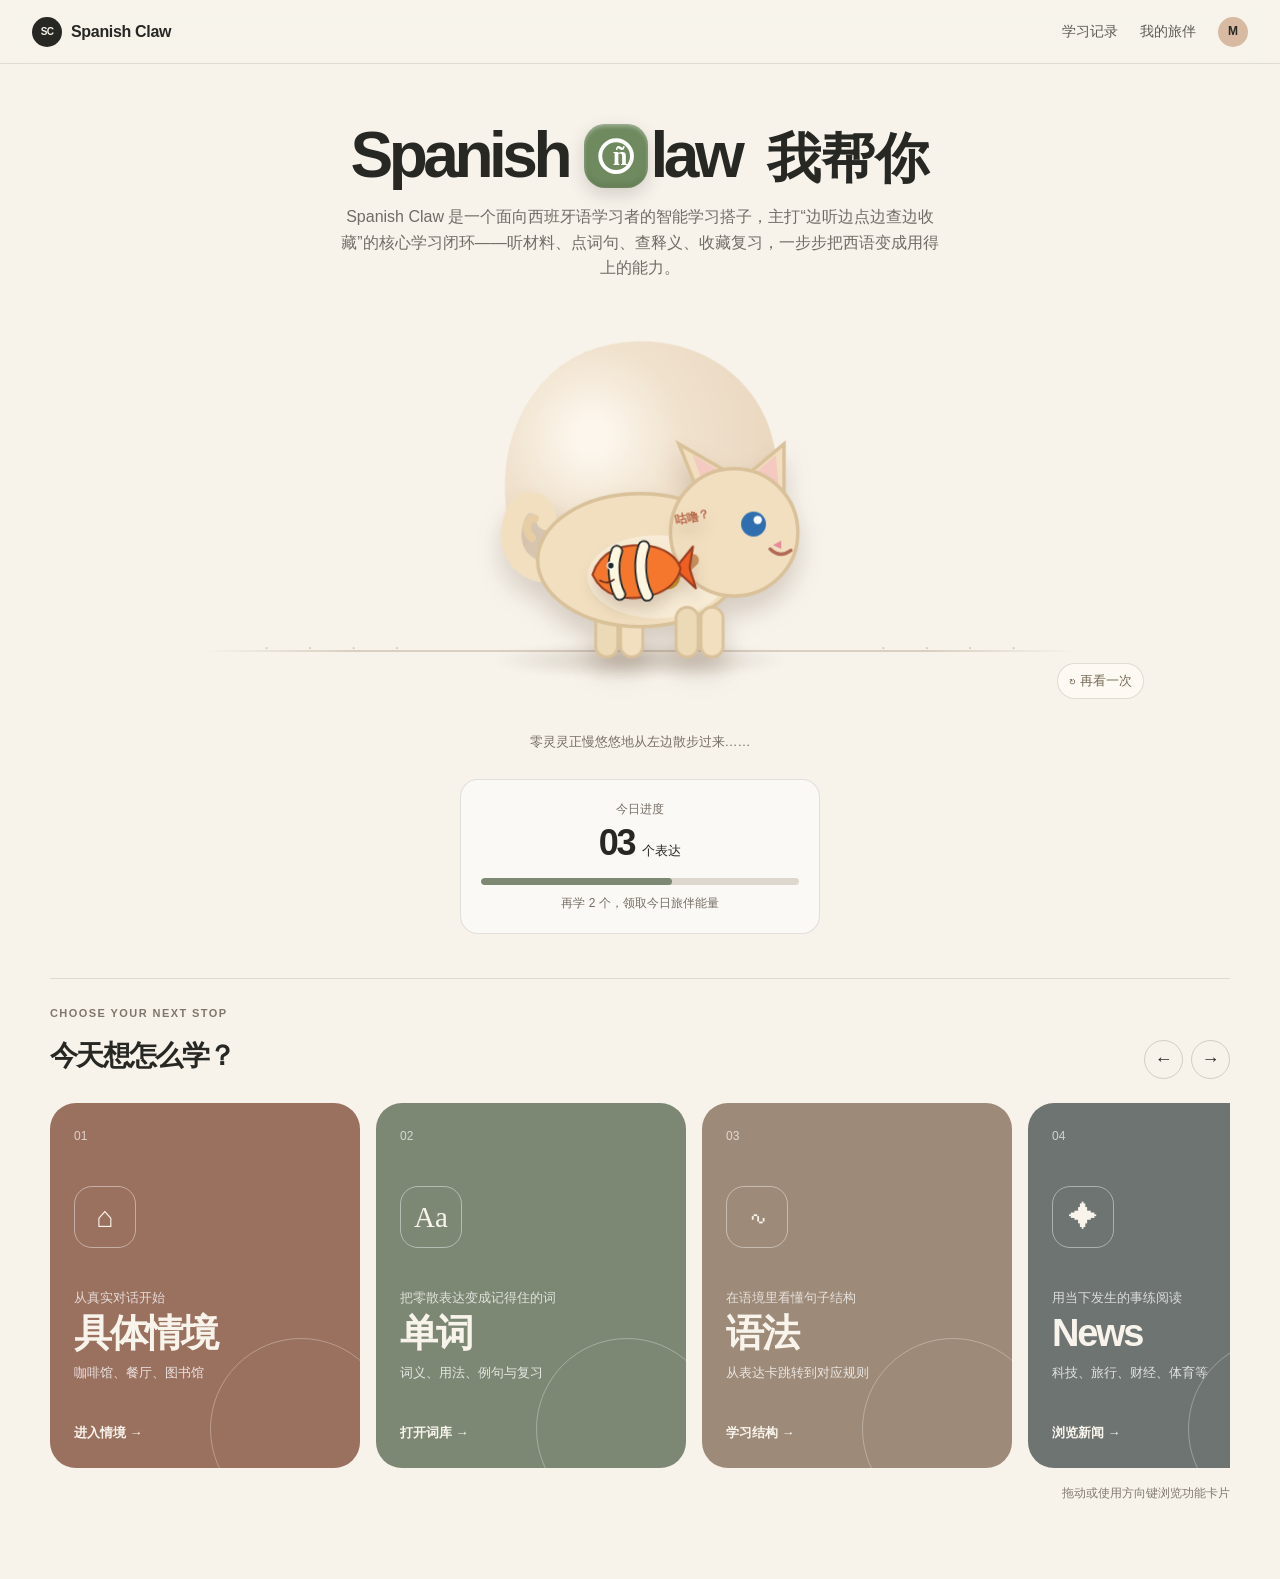
==== preview/standalone-home.html @ c562fd24 "Replace static PNG mascot with a 2D SVG animated cat (walk cycle, tail sway, blink, sly reaction, ho" ====
<!doctype html>
<html lang="zh-CN">
  <head>
    <meta charset="utf-8"><meta name="viewport" content="width=device-width, initial-scale=1">
    <title>Spanish Claw · 场景化西语学习</title>
    <style>
:root {
  --bg: #f6f4ef;
  --surface: #ffffff;
  --surface-soft: #f1eee7;
  --text: #1f2933;
  --muted: #667085;
  --line: #ded8ce;
  --primary: #0f766e;
  --primary-dark: #115e59;
  --accent: #b42318;
  --focus: #f59e0b;
  --shadow: 0 18px 60px rgba(31, 41, 51, 0.12);
}

* {
  box-sizing: border-box;
}

body {
  margin: 0;
  background: var(--bg);
  color: var(--text);
  font-family: Inter, "Segoe UI", Arial, sans-serif;
  line-height: 1.6;
}

a {
  color: inherit;
}

.site-header {
  position: sticky;
  top: 0;
  z-index: 10;
  display: flex;
  align-items: center;
  justify-content: space-between;
  min-height: 64px;
  padding: 0 32px;
  border-bottom: 1px solid var(--line);
  background: rgba(246, 244, 239, 0.92);
  backdrop-filter: blur(12px);
}

.brand {
  font-weight: 800;
  text-decoration: none;
}

.site-nav {
  display: flex;
  gap: 18px;
  align-items: center;
}

.site-nav a {
  color: var(--muted);
  font-size: 14px;
  text-decoration: none;
}

.site-nav a[aria-current="page"],
.site-nav a:hover {
  color: var(--primary-dark);
}

.home-shell,
.saved-shell,
.about-shell {
  width: min(1120px, calc(100% - 40px));
  margin: 0 auto;
}

.hero {
  display: grid;
  align-content: center;
  min-height: 520px;
  padding: 72px 0;
}

.product-hero {
  grid-template-columns: minmax(0, 1fr) 340px;
  gap: 40px;
  align-items: center;
}

.hero-panel {
  border: 1px solid var(--line);
  border-radius: 8px;
  background: var(--surface);
  padding: 24px;
  box-shadow: var(--shadow);
}

.flow-list {
  display: grid;
  gap: 12px;
  margin: 0;
  padding-left: 20px;
  color: var(--muted);
}

.eyebrow,
.section-kicker,
.tag {
  margin: 0 0 10px;
  color: var(--primary-dark);
  font-size: 13px;
  font-weight: 800;
  letter-spacing: 0;
  text-transform: uppercase;
}

.hero h1,
.saved-header h1,
.lesson-meta h1 {
  max-width: 760px;
  margin: 0;
  font-size: clamp(40px, 7vw, 78px);
  line-height: 1.02;
  letter-spacing: 0;
}

.hero-copy,
.lesson-meta p,
.saved-header p,
.lesson-card p {
  max-width: 720px;
  color: var(--muted);
}

.hero-actions {
  display: flex;
  flex-wrap: wrap;
  gap: 12px;
  margin-top: 26px;
}

.primary-button,
.secondary-button,
.save-button,
.filter-button,
.danger-button {
  display: inline-flex;
  align-items: center;
  justify-content: center;
  min-height: 42px;
  padding: 0 18px;
  border: 1px solid transparent;
  border-radius: 8px;
  font: inherit;
  font-weight: 700;
  text-decoration: none;
  cursor: pointer;
}

.primary-button,
.save-button {
  background: var(--primary);
  color: #fff;
}

.primary-button:hover,
.save-button:hover {
  background: var(--primary-dark);
}

.secondary-button,
.filter-button {
  border-color: var(--line);
  background: var(--surface);
}

.filter-button.active {
  border-color: var(--primary);
  color: var(--primary-dark);
}

.danger-button {
  border-color: #f0b4ae;
  background: #fff8f7;
  color: var(--accent);
}

.disabled {
  opacity: 0.6;
  pointer-events: none;
}

.lesson-list {
  padding-bottom: 64px;
}

.content-section {
  padding: 56px 0;
  border-top: 1px solid var(--line);
}

.section-heading {
  margin-bottom: 20px;
}

.section-heading h2 {
  margin: 0 0 8px;
  font-size: 32px;
  line-height: 1.2;
}

.section-heading p {
  max-width: 760px;
  margin: 0;
  color: var(--muted);
}

.lesson-cards {
  display: grid;
  grid-template-columns: repeat(auto-fit, minmax(260px, 1fr));
  gap: 18px;
}

.path-grid {
  display: grid;
  grid-template-columns: repeat(3, 1fr);
  gap: 18px;
  margin-bottom: 48px;
}

.path-card,
.scene-card,
.grammar-card {
  border: 1px solid var(--line);
  border-radius: 8px;
  background: var(--surface);
  padding: 24px;
  box-shadow: var(--shadow);
}

.path-card {
  display: grid;
  gap: 8px;
  min-height: 190px;
  color: inherit;
  text-decoration: none;
}

.path-card span {
  color: var(--primary-dark);
  font-size: 13px;
  font-weight: 900;
  text-transform: uppercase;
}

.path-card strong {
  font-size: 24px;
  line-height: 1.2;
}

.path-card p,
.scene-card p,
.grammar-card p {
  margin: 0;
  color: var(--muted);
}

.scene-grid,
.grammar-grid {
  display: grid;
  grid-template-columns: repeat(3, 1fr);
  gap: 18px;
}

.scene-card {
  display: grid;
  align-content: space-between;
  min-height: 230px;
}

.scene-card h3,
.grammar-card h3 {
  margin: 0 0 8px;
}

.home-shell .content-section[aria-labelledby="grammar-title"] {
  position: relative;
  margin: 34px 0 72px;
  padding: 42px;
  overflow: hidden;
  border: 1px solid rgba(15, 118, 110, 0.14);
  border-radius: 8px;
  background:
    linear-gradient(135deg, rgba(15, 118, 110, 0.09), rgba(245, 158, 11, 0.08)),
    rgba(255, 255, 255, 0.58);
  box-shadow: 0 24px 70px rgba(31, 41, 51, 0.08);
}

.home-shell .content-section[aria-labelledby="grammar-title"]::before {
  position: absolute;
  inset: 0 auto 0 0;
  width: 6px;
  background: linear-gradient(180deg, var(--primary), rgba(15, 118, 110, 0.22));
  content: "";
}

.home-shell .content-section[aria-labelledby="grammar-title"] .section-heading {
  position: relative;
  margin-bottom: 28px;
}

.home-shell .content-section[aria-labelledby="grammar-title"] .section-heading h1 {
  margin: 0 0 10px;
  font-size: clamp(40px, 5.6vw, 68px);
  line-height: 1.04;
}

.home-shell .content-section[aria-labelledby="grammar-title"] .grammar-grid {
  position: relative;
  grid-template-columns: repeat(auto-fit, minmax(230px, 1fr));
  gap: 16px;
}

.home-shell .content-section[aria-labelledby="grammar-title"] .grammar-card {
  display: flex;
  flex-direction: column;
  gap: 10px;
  min-height: 250px;
  border-color: rgba(15, 118, 110, 0.16);
  border-radius: 8px;
  background:
    linear-gradient(180deg, rgba(255, 255, 255, 0.96), rgba(250, 249, 246, 0.9)),
    var(--surface);
  box-shadow: 0 16px 42px rgba(31, 41, 51, 0.08);
}

.home-shell .content-section[aria-labelledby="grammar-title"] .grammar-card:hover {
  border-color: rgba(15, 118, 110, 0.28);
  box-shadow: 0 20px 48px rgba(31, 41, 51, 0.11);
}

.home-shell .content-section[aria-labelledby="grammar-title"] .grammar-card .tag {
  width: fit-content;
  margin-bottom: 4px;
  padding: 4px 10px;
  border: 1px solid rgba(15, 118, 110, 0.16);
  border-radius: 999px;
  background: rgba(15, 118, 110, 0.08);
  color: var(--primary-dark);
  font-size: 12px;
}

.home-shell .content-section[aria-labelledby="grammar-title"] .grammar-card h2 {
  margin: 0;
  color: var(--text);
  font-size: 24px;
  line-height: 1.15;
}

.home-shell .content-section[aria-labelledby="grammar-title"] .grammar-card h3 {
  margin: -4px 0 0;
  color: var(--primary-dark);
  font-size: 17px;
  font-weight: 800;
}

.home-shell .content-section[aria-labelledby="grammar-title"] .grammar-card p:not(.tag) {
  color: var(--muted);
  line-height: 1.7;
}

.home-shell .content-section[aria-labelledby="grammar-title"] .grammar-card p strong {
  color: var(--primary-dark);
}

.home-shell .content-section[aria-labelledby="grammar-title"] .grammar-card .text-link {
  display: inline-flex;
  align-items: center;
  width: fit-content;
  margin-top: auto;
  padding: 8px 12px;
  border-radius: 8px;
  background: rgba(15, 118, 110, 0.08);
}

.muted-card {
  background: var(--surface-soft);
  box-shadow: none;
}

.lesson-card,
.saved-item,
.insight-card {
  border: 1px solid var(--line);
  border-radius: 8px;
  background: var(--surface);
  box-shadow: var(--shadow);
}

.lesson-card {
  display: flex;
  flex-direction: column;
  justify-content: space-between;
  min-height: 220px;
  padding: 24px;
}

.text-link {
  color: var(--primary-dark);
  font-weight: 800;
  text-decoration: none;
}

.text-link:hover {
  text-decoration: underline;
}

.lesson-shell,
.pronunciation-shell {
  display: grid;
  grid-template-columns: minmax(0, 70fr) minmax(320px, 30fr);
  gap: 24px;
  width: min(1280px, calc(100% - 40px));
  margin: 32px auto;
}

.lesson-main,
.practice-column {
  min-width: 0;
}

.lesson-meta,
.lesson-hero-card,
.transcript,
.saved-header,
.saved-toolbar,
.audio-control-card,
.practice-card,
.feedback-card {
  border: 1px solid var(--line);
  border-radius: 8px;
  background: var(--surface);
  padding: 24px;
}

.lesson-hero-card {
  display: grid;
  gap: 18px;
}

.lesson-hero-card h1 {
  max-width: 820px;
  margin: 0;
  font-size: clamp(36px, 5vw, 58px);
  line-height: 1.04;
}

.lesson-hero-card > p {
  max-width: 820px;
  margin: 0;
  color: var(--muted);
}

.lesson-meta-grid {
  display: grid;
  grid-template-columns: 1fr 1fr;
  gap: 18px;
}

.compact-list {
  display: grid;
  gap: 8px;
  margin: 0;
  padding-left: 18px;
  color: var(--muted);
}

.lesson-meta h1,
.saved-header h1 {
  font-size: 44px;
}

.audio-player {
  width: 100%;
  margin: 18px 0;
}

.audio-control-card {
  display: grid;
  grid-template-columns: minmax(0, 1fr) minmax(260px, 360px);
  gap: 18px;
  align-items: end;
  margin-top: 18px;
}

.audio-control-card h2 {
  margin: 0 0 6px;
  font-size: 24px;
  line-height: 1.2;
}

.audio-control-card p {
  margin: 0;
  color: var(--muted);
}

.audio-controls {
  display: flex;
  flex-wrap: wrap;
  gap: 10px;
  align-items: end;
}

.compact-controls {
  min-width: 260px;
  justify-content: flex-end;
}

.select-label {
  flex-basis: 100%;
  color: var(--muted);
  font-size: 13px;
  font-weight: 800;
}

.voice-select {
  min-height: 42px;
  min-width: 220px;
  max-width: 100%;
  padding: 0 12px;
  border: 1px solid var(--line);
  border-radius: 8px;
  background: var(--surface);
  color: var(--text);
  font: inherit;
}

.audio-notice {
  margin: -8px 0 18px;
  color: var(--muted);
  font-size: 14px;
}

.transcript {
  padding: 28px;
}

.scene-transcript {
  display: grid;
  gap: 16px;
  margin-top: 18px;
}

.transcript-guide {
  margin-bottom: 14px;
  padding-bottom: 14px;
  border-bottom: 1px solid var(--line);
}

.transcript-guide p {
  margin: 0;
  color: var(--muted);
}

.sentence-block {
  position: relative;
  padding: 8px 0 16px;
  border-bottom: 1px solid rgba(222, 216, 206, 0.7);
}

.scene-line {
  border: 1px solid var(--line);
  border-radius: 8px;
  background: #fff;
  padding: 16px;
}

.scene-line.narration {
  background: var(--surface-soft);
}

.line-meta {
  display: flex;
  flex-wrap: wrap;
  gap: 10px;
  align-items: center;
  margin-bottom: 8px;
}

.line-type {
  padding: 3px 8px;
  border-radius: 999px;
  background: rgba(15, 118, 110, 0.12);
  color: var(--primary-dark);
  font-size: 12px;
  font-weight: 900;
  text-transform: uppercase;
}

.speaker-label {
  color: var(--text);
}

.line-spanish {
  font-size: 20px;
}

.sentence-block:last-child {
  border-bottom: 0;
}

.sentence-play-button {
  float: right;
  margin: 8px 0 8px 12px;
  min-height: 32px;
  padding: 0 10px;
  border: 1px solid var(--line);
  border-radius: 8px;
  background: var(--surface-soft);
  color: var(--primary-dark);
  font: inherit;
  font-size: 13px;
  font-weight: 800;
  cursor: pointer;
}

.sentence-play-button:hover {
  border-color: var(--primary);
}

.sentence {
  margin: 0;
  padding: 14px;
  border-radius: 8px;
  cursor: pointer;
}

.sentence:hover,
.sentence.selected {
  background: var(--surface-soft);
}

.translation-line {
  margin: 0 0 16px;
  padding: 0 14px;
  color: var(--muted);
  font-size: 14px;
}

.token {
  display: inline;
  margin-right: 5px;
  font: inherit;
}

.token-clickable {
  padding: 2px 4px;
  border: 0;
  border-bottom: 2px solid rgba(15, 118, 110, 0.25);
  border-radius: 4px;
  background: transparent;
  color: var(--primary-dark);
  cursor: pointer;
}

.token-clickable:hover,
.token-clickable.selected {
  background: rgba(15, 118, 110, 0.12);
  border-bottom-color: var(--primary);
}

.insight-panel {
  position: sticky;
  top: 88px;
  align-self: start;
}

.insight-card {
  padding: 24px;
}

.ask-claw-panel {
  display: grid;
  gap: 12px;
  margin-top: 16px;
  padding: 20px;
  border: 1px solid rgba(15, 118, 110, 0.14);
  border-radius: 8px;
  background:
    linear-gradient(180deg, rgba(255, 255, 255, 0.96), rgba(241, 238, 231, 0.74)),
    var(--surface);
  box-shadow: 0 14px 36px rgba(31, 41, 51, 0.08);
}

.ask-claw-panel h2 {
  margin: 0;
  font-size: 21px;
  line-height: 1.2;
}

.ask-claw-controls {
  display: grid;
  grid-template-columns: 1fr;
  gap: 8px;
}

.ask-claw-provider,
.ask-claw-model,
.ask-claw-question {
  width: 100%;
  border: 1px solid var(--line);
  border-radius: 8px;
  background: var(--surface);
  color: var(--text);
  font: inherit;
}

.ask-claw-provider,
.ask-claw-model {
  min-height: 40px;
  padding: 0 12px;
}

.ask-claw-question {
  min-height: 116px;
  padding: 10px 12px;
  resize: vertical;
}

.ask-claw-send {
  width: fit-content;
}

.ask-claw-response {
  display: grid;
  gap: 10px;
  padding: 14px;
  border: 1px solid rgba(15, 118, 110, 0.12);
  border-radius: 8px;
  background: rgba(255, 255, 255, 0.74);
}

.ask-claw-response p {
  margin: 0;
  color: var(--muted);
  white-space: pre-wrap;
}

.ask-claw-meta {
  display: flex;
  flex-wrap: wrap;
  gap: 6px;
}

.ask-claw-meta span {
  padding: 4px 8px;
  border-radius: 999px;
  background: rgba(15, 118, 110, 0.08);
  color: var(--primary-dark);
  font-size: 12px;
  font-weight: 800;
}

.ask-claw-fallback-card {
  display: grid;
  gap: 6px;
  padding: 10px 12px;
  border: 1px solid rgba(245, 158, 11, 0.22);
  border-radius: 8px;
  background: rgba(245, 158, 11, 0.1);
}

.ask-claw-response .ask-claw-fallback-card p {
  color: #92400e;
  font-size: 13px;
  font-weight: 700;
}

.lesson-default-card h2 {
  margin: 0 0 8px;
}

.default-insight-section {
  margin-top: 22px;
  padding-top: 18px;
  border-top: 1px solid var(--line);
}

.default-insight-section h3 {
  margin: 0 0 10px;
  font-size: 15px;
}

.chip-list {
  display: flex;
  flex-wrap: wrap;
  gap: 8px;
}

.info-chip {
  padding: 5px 10px;
  border-radius: 999px;
  background: var(--surface-soft);
  color: var(--primary-dark);
  font-size: 13px;
  font-weight: 800;
}

.empty-state h2,
.empty-list h2 {
  margin-top: 0;
}

.card-heading {
  display: flex;
  gap: 12px;
  justify-content: space-between;
  align-items: flex-start;
  margin-bottom: 18px;
}

.card-heading h2 {
  margin: 0 0 6px;
  font-size: 28px;
  line-height: 1.2;
}

.card-heading p {
  margin: 0;
  color: var(--muted);
}

.pill {
  flex: 0 0 auto;
  padding: 4px 10px;
  border-radius: 999px;
  background: var(--surface-soft);
  color: var(--primary-dark);
  font-size: 12px;
  font-weight: 800;
}

.field-grid {
  display: grid;
  gap: 14px;
  margin: 0;
}

.field-grid div {
  padding-bottom: 14px;
  border-bottom: 1px solid var(--line);
}

.field-grid dt,
.word-relations h3 {
  margin: 0 0 4px;
  color: var(--muted);
  font-size: 13px;
  font-weight: 800;
}

.field-grid dd {
  margin: 0;
}

.word-relations {
  display: grid;
  grid-template-columns: 1fr 1fr;
  gap: 12px;
  margin: 18px 0;
}

.card-audio-button {
  margin-right: 10px;
  margin-bottom: 10px;
}

.word-relations ul {
  margin: 0;
  padding-left: 18px;
}

.muted {
  color: var(--muted);
}

.saved-header {
  margin: 34px 0 18px;
}

.saved-toolbar {
  display: flex;
  gap: 10px;
  margin-bottom: 18px;
}

.saved-list {
  display: grid;
  gap: 14px;
  padding-bottom: 60px;
}

.saved-item {
  display: flex;
  gap: 18px;
  justify-content: space-between;
  align-items: flex-start;
  padding: 20px;
}

.saved-item h2 {
  margin: 0 0 4px;
}

.saved-item p {
  margin: 0 0 8px;
}

.saved-actions {
  display: flex;
  flex-wrap: wrap;
  gap: 10px;
  justify-content: flex-end;
}

.empty-list {
  border: 1px solid var(--line);
  border-radius: 8px;
  background: var(--surface);
  padding: 28px;
}

.about-grid {
  display: grid;
  grid-template-columns: repeat(auto-fit, minmax(260px, 1fr));
  gap: 18px;
  padding-bottom: 64px;
}

.toast {
  position: fixed;
  right: 24px;
  bottom: 24px;
  z-index: 20;
  padding: 12px 16px;
  border-radius: 8px;
  background: var(--text);
  color: #fff;
  box-shadow: var(--shadow);
}

.practice-column,
.feedback-column {
  display: grid;
  align-content: start;
  gap: 18px;
}

.feedback-column {
  position: sticky;
  top: 88px;
  align-self: start;
}

.target-card {
  display: grid;
  gap: 18px;
}

.target-card h2,
.demo-card h2,
.feedback-card h2 {
  margin: 0 0 6px;
  font-size: 26px;
  line-height: 1.2;
}

.target-card p,
.demo-card p,
.feedback-card p {
  margin: 0;
  color: var(--muted);
}

.target-tabs {
  display: flex;
  flex-wrap: wrap;
  gap: 10px;
}

.target-chip {
  min-height: 38px;
  padding: 0 14px;
  border: 1px solid var(--line);
  border-radius: 999px;
  background: var(--surface-soft);
  color: var(--text);
  font: inherit;
  font-weight: 800;
  cursor: pointer;
}

.target-chip.active,
.target-chip:hover {
  border-color: var(--primary);
  color: var(--primary-dark);
}

.demo-card {
  display: flex;
  gap: 18px;
  align-items: flex-start;
  justify-content: space-between;
}

.camera-card {
  position: relative;
  min-height: 380px;
  overflow: hidden;
  border: 1px solid var(--line);
  border-radius: 8px;
  background:
    linear-gradient(135deg, rgba(15, 118, 110, 0.16), rgba(245, 158, 11, 0.14)),
    #202733;
  box-shadow: var(--shadow);
}

.camera-card video {
  display: block;
  width: 100%;
  height: 100%;
  min-height: 380px;
  object-fit: cover;
}

.camera-placeholder {
  position: absolute;
  inset: 0;
  display: grid;
  align-content: center;
  justify-items: center;
  padding: 28px;
  color: #fff;
  text-align: center;
}

.camera-placeholder h2 {
  margin: 0 0 8px;
  font-size: 34px;
}

.camera-placeholder p {
  max-width: 520px;
  margin: 0;
  color: rgba(255, 255, 255, 0.82);
}

.camera-placeholder .section-kicker {
  color: #9ee7dc;
}

.practice-actions {
  display: flex;
  flex-wrap: wrap;
  gap: 12px;
}

.score-card {
  background: var(--primary-dark);
  color: #fff;
}

.score-card .section-kicker,
.score-card p {
  color: rgba(255, 255, 255, 0.78);
}

.score-value {
  margin: 8px 0 6px;
  font-size: 72px;
  font-weight: 900;
  line-height: 1;
}

.practice-history {
  display: grid;
  gap: 10px;
}

.history-row {
  display: flex;
  justify-content: space-between;
  gap: 12px;
  padding: 10px 0;
  border-bottom: 1px solid var(--line);
}

.history-row:last-child {
  border-bottom: 0;
}

button:focus-visible,
a:focus-visible,
.sentence:focus-visible {
  outline: 3px solid var(--focus);
  outline-offset: 2px;
}

@media (max-width: 900px) {
  .site-header {
    padding: 0 20px;
  }

  .lesson-shell,
  .pronunciation-shell {
    grid-template-columns: 1fr;
  }

  .product-hero,
  .path-grid,
  .scene-grid,
  .grammar-grid,
  .lesson-meta-grid {
    grid-template-columns: 1fr;
  }

  .insight-panel,
  .feedback-column {
    position: static;
  }

  .hero h1,
  .lesson-meta h1,
  .saved-header h1 {
    font-size: 38px;
  }

  .audio-control-card {
    grid-template-columns: 1fr;
  }

  .compact-controls {
    justify-content: flex-start;
  }
}

/* Discovery homepage: warm, low-saturation module entry. */
:root { --warm-ink:#272724; --warm-paper:#f7f3eb; --warm-moss:#7e8974; }
.home-page, .module-page { background:var(--warm-paper); color:var(--warm-ink); }
.discovery-header { background:rgba(247,243,235,.84); border-color:rgba(53,49,41,.12); }
.brand { display:inline-flex; align-items:center; gap:9px; letter-spacing:-.02em; }
.brand-mark { display:grid; place-items:center; width:30px; height:30px; border-radius:50%; background:var(--warm-ink); color:var(--warm-paper); font-size:10px; letter-spacing:-.06em; }
.discovery-nav { gap:22px; }.discovery-nav a { color:#5d5a55; }.profile-dot { display:grid; place-items:center; width:30px; height:30px; border-radius:50%; background:#d8baa2; color:var(--warm-ink)!important; font-size:12px!important; font-weight:800; }
.discovery-shell,.module-shell { width:min(1180px,calc(100% - 48px)); margin:0 auto; }
.discovery-hero { display:grid; grid-template-columns:minmax(280px,1fr) minmax(260px,.82fr) minmax(220px,.55fr); align-items:center; gap:28px; min-height:485px; padding:54px 0 30px; }
.home-kicker { margin:0 0 12px; color:#80766b; font-size:11px; font-weight:800; letter-spacing:.13em; }
.hero-copy-block h1,.module-page-hero h1,.buddy-hero h1 { margin:0; max-width:600px; font-size:clamp(43px,5vw,76px); line-height:.99; letter-spacing:-.07em; }
.hero-copy-block > p:last-child,.module-page-hero > p,.buddy-hero p { max-width:410px; margin:20px 0 0; color:#706c65; font-size:16px; }
.mascot-stage { position:relative; display:grid; place-items:center; min-height:310px; text-align:center; }.mascot-stage > p { z-index:2; margin:15px 0 0; color:#786e64; font-size:13px; }.mascot-halo { position:absolute; width:270px; height:270px; border-radius:49% 51% 42% 58% / 57% 47% 53% 43%; background:#e5d2b7; transform:rotate(-17deg); }
.mascot-placeholder { position:relative; z-index:1; width:180px; height:170px; margin-top:10px; border:2px solid rgba(39,39,36,.07); border-radius:48% 48% 44% 44%; background:linear-gradient(145deg,#f9f4eb,#d9bfa8); box-shadow:0 22px 30px rgba(79,61,44,.13),inset -13px -13px 18px rgba(140,99,72,.13); }.mascot-ear { position:absolute; top:-31px; width:63px; height:77px; border-radius:16px 47px 22px 47px; background:#d9bfa8; box-shadow:inset 14px 14px 15px rgba(255,255,255,.35); }.ear-left { left:14px; transform:rotate(-24deg); }.ear-right { right:14px; transform:scaleX(-1) rotate(-24deg); }.mascot-face { position:absolute; inset:34px 20px 22px; border-radius:47%; background:#f8f3e9; box-shadow:inset -9px -7px 10px rgba(166,129,101,.13); }.eye { position:absolute; top:36px; width:18px; height:24px; border-radius:50%; background:#3f403a; box-shadow:0 0 0 5px #c6a083; }.eye-left { left:30px; }.eye-right { right:30px; }.nose { position:absolute; top:66px; left:calc(50% - 7px); width:14px; height:9px; border-radius:50% 50% 60% 60%; background:#b97976; }.mascot-badge { position:absolute; bottom:-16px; left:calc(50% - 23px); display:grid; place-items:center; width:46px; height:31px; border-radius:50%; background:var(--warm-ink); color:var(--warm-paper); font-size:11px; font-weight:800; }
.learning-pulse { align-self:end; margin-bottom:42px; padding:20px; border:1px solid rgba(39,39,36,.12); border-radius:18px; background:rgba(255,255,255,.5); }.learning-pulse p,.learning-pulse small { color:#746d63; font-size:12px; }.learning-pulse p { margin:0 0 6px; }.learning-pulse strong { font-size:36px; line-height:1; letter-spacing:-.06em; }.learning-pulse strong span { font-size:13px; font-weight:500; letter-spacing:0; }.learning-pulse small { display:block; margin-top:9px; }.pulse-track,.milestone-track { height:7px; margin-top:15px; overflow:hidden; border-radius:99px; background:#ddd7cd; }.pulse-track span { display:block; width:60%; height:100%; border-radius:inherit; background:var(--warm-moss); }
.module-rail-section { padding:26px 0 76px; border-top:1px solid rgba(39,39,36,.12); }.module-heading { display:flex; align-items:end; justify-content:space-between; gap:20px; margin:0 0 22px; }.module-heading h2 { margin:0; font-size:28px; letter-spacing:-.06em; }.rail-controls { display:flex; gap:8px; }.rail-button { width:39px; height:39px; border:1px solid rgba(39,39,36,.18); border-radius:50%; background:transparent; color:var(--warm-ink); cursor:pointer; font-size:18px; }.rail-button:hover { background:var(--warm-ink); color:var(--warm-paper); }
.module-rail { display:flex; gap:16px; overflow-x:auto; padding:2px 2px 16px; scroll-snap-type:x mandatory; scrollbar-width:thin; scrollbar-color:#b6aa9b transparent; }.module-card { position:relative; display:flex; flex:0 0 min(310px,82vw); min-height:365px; flex-direction:column; justify-content:space-between; overflow:hidden; padding:24px; border-radius:26px; color:#f8f4ec; text-decoration:none; scroll-snap-align:start; transition:transform .2s ease,box-shadow .2s ease; }.module-card:hover,.module-card:focus-visible { transform:translateY(-6px); box-shadow:0 18px 32px rgba(53,47,39,.17); }.module-card::after { position:absolute; right:-32px; bottom:-52px; width:180px; height:180px; border:1px solid rgba(255,255,255,.3); border-radius:50%; content:""; }.module-index { color:rgba(255,255,255,.68); font-size:12px; }.module-icon { z-index:1; display:grid; place-items:center; width:62px; height:62px; border:1px solid rgba(255,255,255,.43); border-radius:18px; font-family:Georgia,serif; font-size:29px; }.module-card div,.module-card b { z-index:1; }.module-card p { margin:0 0 5px; color:rgba(255,255,255,.75); font-size:13px; }.module-card h3 { margin:0; font-size:38px; line-height:1; letter-spacing:-.06em; }.module-card div > span { display:block; margin-top:11px; color:rgba(255,255,255,.8); font-size:13px; }.module-card b { font-size:13px; }.scene-module { background:#9a705f; }.word-module { background:#7d8874; }.grammar-module { background:#9d8a78; }.news-module { background:#6e7472; }.buddy-module { background:#b88d75; }.rail-hint { margin:0; color:#81796f; font-size:12px; text-align:right; }
.module-shell { padding:66px 0 80px; }.module-page-hero { margin-bottom:34px; }.module-page-hero h1 { font-size:clamp(40px,5.5vw,66px); }.vocab-grid,.reward-grid { display:grid; grid-template-columns:repeat(3,1fr); gap:16px; }.vocab-card,.reward-grid article,.milestone-panel,.news-card { border:1px solid rgba(39,39,36,.11); border-radius:20px; background:rgba(255,255,255,.56); }.vocab-card { padding:20px; }.vocab-card > span,.reward-grid article > span { color:#837466; font-size:11px; font-weight:800; letter-spacing:.1em; text-transform:uppercase; }.vocab-card h2 { margin:20px 0 5px; font-size:25px; }.vocab-card p { color:#6c685f; font-size:14px; }.vocab-card .vocab-translation { color:#a26f5a; font-size:16px; font-weight:700; }.vocab-card small { color:#827b72; font-style:italic; }
.news-tabs { display:flex; flex-wrap:wrap; gap:9px; margin-bottom:24px; }.news-tabs button { border:1px solid rgba(39,39,36,.15); border-radius:99px; padding:8px 13px; background:transparent; color:#625d56; cursor:pointer; }.news-tabs button.active,.news-tabs button:hover { border-color:var(--warm-ink); background:var(--warm-ink); color:var(--warm-paper); }.news-status,.news-disclaimer { color:#81786e; font-size:13px; }.news-list { display:grid; gap:10px; }.news-card { padding:19px 22px; }.news-card p { margin:0 0 5px; color:#847a70; font-size:12px; }.news-card a { color:var(--warm-ink); font-size:17px; font-weight:700; text-decoration:none; }.news-card a:hover { text-decoration:underline; }.news-card span { color:#a0715d; }
.buddy-hero { display:flex; align-items:center; gap:36px; margin-bottom:42px; }.buddy-orb { display:grid; flex:0 0 auto; place-items:center; width:150px; height:150px; border-radius:46% 54% 63% 37% / 42% 41% 59% 58%; background:#d6b39c; box-shadow:inset 13px 12px 24px rgba(255,255,255,.45),13px 17px 27px rgba(104,77,52,.13); font-size:48px; color:#fff7e9; }.reward-grid article { min-height:220px; padding:22px; }.reward-grid h2 { margin:35px 0 5px; font-size:24px; letter-spacing:-.05em; }.reward-grid p,.milestone-panel p { color:#756f66; }.reward-grid b { color:#a06c55; font-size:13px; }.milestone-panel { display:grid; grid-template-columns:1fr 250px; gap:36px; align-items:center; margin-top:16px; padding:26px; }.milestone-panel h2 { margin:0; font-size:24px; letter-spacing:-.05em; }.milestone-track { position:relative; margin:0; }.milestone-track span { display:block; width:6%; height:100%; border-radius:inherit; background:#a2715a; }.milestone-track b { display:block; margin-top:9px; color:#756f66; font-size:12px; text-align:right; }
@media (max-width:840px) { .discovery-hero { grid-template-columns:1fr 1fr; }.learning-pulse { display:none; }.vocab-grid,.reward-grid { grid-template-columns:repeat(2,1fr); } }
@media (max-width:560px) { .site-header { padding:0 20px; }.discovery-nav a:not(.profile-dot) { display:none; }.discovery-shell,.module-shell { width:min(100% - 32px,1180px); }.discovery-hero { grid-template-columns:1fr; min-height:auto; padding-top:48px; }.hero-copy-block { text-align:center; }.hero-copy-block > p:last-child { margin-right:auto; margin-left:auto; }.mascot-stage { min-height:265px; }.mascot-halo { width:220px; height:220px; }.module-heading { align-items:center; }.module-heading h2 { font-size:25px; }.rail-hint { text-align:left; }.vocab-grid,.reward-grid { grid-template-columns:1fr; }.buddy-hero,.milestone-panel { grid-template-columns:1fr; flex-direction:column; align-items:flex-start; }.buddy-orb { width:108px; height:108px; }.milestone-track { width:100%; } }

@media (max-width: 620px) {
  .site-header,
  .saved-item,
  .card-heading {
    align-items: stretch;
    flex-direction: column;
  }

  .saved-actions,
  .word-relations {
    grid-template-columns: 1fr;
  }

  .site-nav {
    gap: 10px;
  }

  .home-shell,
  .saved-shell,
  .about-shell,
  .lesson-shell,
  .pronunciation-shell {
    width: min(100% - 24px, 1120px);
  }

  .hero {
    min-height: auto;
    padding: 44px 0;
  }

  .saved-toolbar {
    flex-wrap: wrap;
  }

  .demo-card {
    flex-direction: column;
  }

  .score-value {
    font-size: 56px;
  }

  .voice-select {
    width: 100%;
  }
}

/* Lesson page polish: scoped overrides only. */
.lesson-shell {
  grid-template-columns: minmax(150px, 180px) minmax(0, 1fr) minmax(292px, 328px);
  gap: 26px;
  width: min(1600px, calc(100% - 40px));
  align-items: start;
}

.lesson-toc {
  position: sticky;
  top: 84px;
  align-self: start;
  display: grid;
  gap: 6px;
  padding: 16px;
  border: 1px solid rgba(31, 41, 51, 0.1);
  border-radius: 8px;
  background:
    linear-gradient(180deg, rgba(255, 255, 255, 0.94), rgba(241, 238, 231, 0.78)),
    var(--surface);
  box-shadow: 0 12px 30px rgba(31, 41, 51, 0.06);
}

.lesson-toc .section-kicker {
  margin-bottom: 6px;
}

.lesson-toc a {
  display: block;
  padding: 8px 10px;
  border-radius: 8px;
  color: var(--muted);
  font-size: 13px;
  font-weight: 700;
  line-height: 1.25;
  text-decoration: none;
}

.lesson-toc a:hover,
.lesson-toc a:focus-visible {
  background: rgba(15, 118, 110, 0.08);
  color: var(--primary-dark);
  outline: none;
}

.lesson-shell .lesson-main {
  display: grid;
  gap: 20px;
  min-width: 0;
  width: 100%;
}

.lesson-section {
  min-width: 0;
  scroll-margin-top: 88px;
}

.lesson-section > summary {
  display: flex;
  align-items: center;
  justify-content: space-between;
  gap: 12px;
  margin-bottom: 12px;
  padding: 12px 14px;
  border: 1px solid rgba(31, 41, 51, 0.1);
  border-radius: 8px;
  background: rgba(255, 255, 255, 0.7);
  color: var(--text);
  cursor: pointer;
  font-size: 14px;
  font-weight: 800;
  list-style: none;
}

.lesson-section > summary::-webkit-details-marker {
  display: none;
}

.lesson-section > summary::after {
  color: var(--muted);
  content: "Close";
  font-size: 12px;
  font-weight: 700;
}

.lesson-section:not([open]) > summary {
  margin-bottom: 0;
}

.lesson-section:not([open]) > summary::after {
  content: "Open";
}

.lesson-shell .lesson-meta {
  padding: 36px;
  border-color: rgba(15, 118, 110, 0.16);
  background:
    linear-gradient(135deg, rgba(15, 118, 110, 0.1), rgba(245, 158, 11, 0.08)),
    var(--surface);
  box-shadow: 0 20px 54px rgba(31, 41, 51, 0.08);
}

.lesson-shell .lesson-meta h1 {
  max-width: 900px;
  font-size: clamp(42px, 5.2vw, 72px);
  line-height: 1.02;
}

.lesson-shell .lesson-meta p:not(.tag) {
  max-width: 880px;
  font-size: 17px;
}

.lesson-shell .lesson-header-details {
  display: flex;
  flex-wrap: wrap;
  gap: 10px;
  margin: 14px 0 16px;
}

.lesson-shell .lesson-header-details span {
  padding: 5px 10px;
  border: 1px solid rgba(15, 118, 110, 0.14);
  border-radius: 999px;
  background: rgba(255, 255, 255, 0.68);
  color: var(--primary-dark);
  font-size: 13px;
  font-weight: 700;
}

.lesson-shell > .lesson-main > .lesson-card {
  min-height: auto;
  padding: 32px 34px;
  border-color: rgba(15, 118, 110, 0.18);
  background:
    linear-gradient(135deg, rgba(15, 118, 110, 0.09), rgba(255, 255, 255, 0) 62%),
    var(--surface);
  box-shadow: 0 18px 46px rgba(31, 41, 51, 0.07);
}

.lesson-shell > .lesson-main > .lesson-card h2 {
  margin: 0 0 8px;
  font-size: 28px;
  line-height: 1.18;
}

.lesson-shell > .lesson-main > .lesson-card p:not(.section-kicker) {
  margin: 0;
  max-width: 900px;
  font-size: 16px;
  line-height: 1.75;
}

.lesson-shell .lesson-cards {
  grid-template-columns: 1fr 1.15fr;
  gap: 20px;
  align-items: stretch;
}

.lesson-shell .lesson-cards .lesson-card {
  min-height: 0;
  justify-content: flex-start;
  padding: 26px;
  border-color: rgba(31, 41, 51, 0.1);
  background:
    linear-gradient(180deg, rgba(255, 255, 255, 0.94), rgba(250, 249, 246, 0.86)),
    var(--surface);
  box-shadow: 0 14px 34px rgba(31, 41, 51, 0.06);
}

.lesson-shell .lesson-cards .lesson-card p {
  margin: 0 0 14px;
  line-height: 1.65;
}

.lesson-shell .lesson-cards .lesson-card p:last-child {
  margin-bottom: 0;
}

.lesson-shell .lesson-cards .lesson-card strong {
  display: inline-block;
  margin-bottom: 2px;
  color: var(--text);
}

.lesson-shell .lesson-cards .lesson-card ul {
  display: grid;
  gap: 10px;
  margin: 2px 0 0;
  padding-left: 0;
  list-style: none;
  color: var(--muted);
}

.lesson-shell .lesson-cards .lesson-card li {
  position: relative;
  padding-left: 18px;
  line-height: 1.6;
}

.lesson-shell .lesson-cards .lesson-card li::before {
  position: absolute;
  top: 0.72em;
  left: 0;
  width: 6px;
  height: 6px;
  border-radius: 999px;
  background: var(--primary);
  content: "";
}

.lesson-main[aria-labelledby="grammar-detail-title"] .lesson-meta {
  border-color: rgba(15, 118, 110, 0.18);
  background:
    linear-gradient(135deg, rgba(15, 118, 110, 0.12), rgba(245, 158, 11, 0.08)),
    var(--surface);
  box-shadow: 0 22px 58px rgba(31, 41, 51, 0.08);
}

.lesson-main[aria-labelledby="grammar-detail-title"] .lesson-meta h1 {
  margin-bottom: 8px;
}

.lesson-main[aria-labelledby="grammar-detail-title"] .lesson-meta h2 {
  margin: 0 0 18px;
  color: var(--primary-dark);
  font-size: clamp(24px, 3vw, 36px);
  line-height: 1.18;
}

.lesson-main[aria-labelledby="grammar-detail-title"] .lesson-meta p:not(.tag) {
  padding-left: 16px;
  border-left: 4px solid var(--primary);
  color: #475467;
  font-size: 18px;
  line-height: 1.78;
}

.lesson-main[aria-labelledby="grammar-detail-title"] #focus .lesson-card {
  background:
    linear-gradient(135deg, rgba(15, 118, 110, 0.08), rgba(255, 255, 255, 0.86)),
    var(--surface);
}

.lesson-main[aria-labelledby="grammar-detail-title"] #examples .lesson-cards {
  grid-template-columns: 1fr;
}

.lesson-main[aria-labelledby="grammar-detail-title"] #examples .lesson-card {
  gap: 12px;
  border-color: rgba(15, 118, 110, 0.14);
  background:
    linear-gradient(180deg, rgba(255, 255, 255, 0.98), rgba(246, 244, 239, 0.82)),
    var(--surface);
  box-shadow: 0 18px 42px rgba(31, 41, 51, 0.07);
}

.lesson-main[aria-labelledby="grammar-detail-title"] #examples .lesson-card h2 {
  margin: 0;
  color: var(--primary-dark);
  font-size: clamp(30px, 4vw, 48px);
  line-height: 1.16;
}

.lesson-main[aria-labelledby="grammar-detail-title"] #examples .lesson-card p:nth-of-type(2) {
  color: #334155;
  font-size: 19px;
  font-weight: 700;
}

.lesson-main[aria-labelledby="grammar-detail-title"] #examples .lesson-card p:nth-of-type(3) {
  padding: 10px 12px;
  border: 1px solid rgba(15, 118, 110, 0.1);
  border-radius: 8px;
  background: rgba(15, 118, 110, 0.07);
  color: #475467;
  font-size: 15.5px;
}

.lesson-main[aria-labelledby="grammar-detail-title"] #examples .lesson-card p:nth-of-type(4) {
  padding: 12px 14px;
  border-left: 4px solid var(--focus);
  border-radius: 8px;
  background: rgba(245, 158, 11, 0.1);
  color: #3f3f46;
}

.lesson-main[aria-labelledby="grammar-detail-title"] #examples .lesson-card strong {
  color: var(--primary-dark);
  font-size: 12px;
  letter-spacing: 0;
  text-transform: uppercase;
}

.lesson-main[aria-labelledby="grammar-detail-title"] #focus .lesson-card,
.lesson-main[aria-labelledby="grammar-detail-title"] #related-lessons .lesson-card {
  border-color: rgba(15, 118, 110, 0.12);
}

.lesson-shell .audio-control-card {
  margin-top: 0;
  padding: 24px 26px;
  box-shadow: none;
}

.lesson-shell .video-panel {
  min-height: 0;
  padding: 26px;
  border-color: rgba(31, 41, 51, 0.1);
  background:
    linear-gradient(135deg, rgba(15, 118, 110, 0.06), rgba(245, 158, 11, 0.06)),
    var(--surface);
  box-shadow: 0 14px 34px rgba(31, 41, 51, 0.06);
}

.lesson-shell .video-panel h2 {
  margin: 0 0 8px;
  font-size: 24px;
}

.lesson-shell .video-panel p:not(.section-kicker) {
  margin: 0;
  color: var(--muted);
}

.lesson-shell .video-embed,
.lesson-shell .lesson-video-player,
.lesson-shell .video-placeholder {
  width: 100%;
  aspect-ratio: 16 / 9;
  overflow: hidden;
  border: 1px solid rgba(31, 41, 51, 0.1);
  border-radius: 8px;
  background: rgba(31, 41, 51, 0.06);
}

.lesson-shell .video-embed iframe,
.lesson-shell .video-embed video {
  width: 100%;
  height: 100%;
  border: 0;
}

.lesson-shell .lesson-video-player {
  display: block;
  background: #111827;
}

.lesson-shell .video-placeholder {
  display: grid;
  place-content: center;
  padding: 24px;
  text-align: center;
}

.lesson-shell .video-placeholder h2 {
  margin: 0 0 6px;
  font-size: 24px;
}

.lesson-shell .transcript {
  padding: 30px;
  border-color: rgba(31, 41, 51, 0.1);
  background:
    linear-gradient(180deg, rgba(15, 118, 110, 0.06), rgba(245, 158, 11, 0.04)),
    rgba(255, 255, 255, 0.84);
  box-shadow: 0 16px 42px rgba(31, 41, 51, 0.06);
}

.lesson-shell .transcript-guide {
  margin-bottom: 24px;
  padding-bottom: 18px;
  border-bottom: 1px solid rgba(31, 41, 51, 0.1);
}

.lesson-shell .transcript-guide p:not(.section-kicker) {
  max-width: 760px;
  margin: 0;
  color: var(--muted);
  font-size: 15px;
}

.lesson-shell .transcript-group {
  display: grid;
  gap: 16px;
  margin-top: 24px;
}

.lesson-shell .transcript-group + .transcript-group {
  margin-top: 38px;
  padding-top: 26px;
  border-top: 1px solid rgba(31, 41, 51, 0.12);
}

.lesson-shell .sentence-block {
  overflow: hidden;
  padding: 20px 22px 18px;
  border: 1px solid rgba(31, 41, 51, 0.1);
  border-radius: 8px;
  background: var(--surface);
}

.lesson-shell .narration-block {
  border-left: 4px solid #8b9bb4;
  background: #f7f8f8;
  box-shadow: none;
}

.lesson-shell .narration-label {
  display: inline-flex;
  width: fit-content;
  padding: 4px 9px;
  border-radius: 999px;
  background: rgba(139, 155, 180, 0.14);
  color: #64748b;
}

.lesson-shell .dialogue-block {
  border-left: 4px solid var(--primary);
  background: #fff;
  box-shadow: 0 14px 34px rgba(31, 41, 51, 0.08);
}

.lesson-shell .speaker-name {
  display: inline-flex;
  width: fit-content;
  padding: 5px 10px;
  border: 1px solid rgba(15, 118, 110, 0.16);
  border-radius: 999px;
  background: rgba(15, 118, 110, 0.08);
  color: var(--primary-dark);
  font-weight: 800;
}

.lesson-shell .sentence {
  margin: 12px 0 8px;
  padding: 0 0 10px;
  color: var(--text);
  font-size: 22px;
  font-weight: 750;
  line-height: 1.65;
}

.lesson-shell .sentence:hover,
.lesson-shell .sentence.selected {
  background: transparent;
}

.lesson-shell .token {
  line-height: inherit;
}

.lesson-shell .token-clickable {
  border-bottom: 2px solid rgba(15, 118, 110, 0.22);
  color: var(--primary-dark);
  font-weight: 800;
}

.lesson-shell .translation-line {
  margin: 0;
  padding-top: 10px;
  border-top: 1px solid rgba(31, 41, 51, 0.08);
  color: #56616f;
  font-size: 15.5px;
  font-weight: 500;
  line-height: 1.65;
}

.lesson-shell .structure-hint {
  margin: 10px 0 0;
  padding: 10px 12px;
  border: 1px solid rgba(31, 41, 51, 0.08);
  border-radius: 8px;
  background: rgba(246, 244, 239, 0.72);
  color: #7a8695;
  font-size: 13.5px;
  line-height: 1.55;
}

.lesson-shell .structure-hint strong {
  color: #667085;
  font-weight: 800;
}

.lesson-shell .clickable-items {
  display: flex;
  flex-wrap: wrap;
  gap: 8px;
  margin-top: 14px;
  padding-top: 12px;
  border-top: 1px dashed rgba(31, 41, 51, 0.14);
}

.lesson-shell .clickable-items .section-kicker {
  flex-basis: 100%;
  margin-bottom: 0;
}

.lesson-shell .clickable-items .token-clickable {
  padding: 5px 9px;
  border: 1px solid rgba(15, 118, 110, 0.16);
  border-radius: 999px;
  background: rgba(15, 118, 110, 0.07);
  font-size: 13px;
}

.lesson-shell .sentence-play-button {
  margin-top: 0;
  border-color: rgba(31, 41, 51, 0.12);
  background: rgba(255, 255, 255, 0.88);
}

.lesson-shell .narration-block .sentence-play-button {
  color: #64748b;
}

.lesson-shell .dialogue-block .sentence-play-button {
  color: var(--primary-dark);
}

.lesson-shell .insight-panel {
  top: 84px;
  justify-self: stretch;
  width: 100%;
  max-width: 328px;
}

.lesson-shell .insight-card {
  padding: 24px;
  border-color: rgba(15, 118, 110, 0.14);
  background:
    linear-gradient(180deg, rgba(255, 255, 255, 0.96), rgba(241, 238, 231, 0.72)),
    var(--surface);
  box-shadow: 0 14px 36px rgba(31, 41, 51, 0.08);
}

.lesson-shell .insight-card h2 {
  margin: 0 0 8px;
  font-size: 24px;
  line-height: 1.18;
}

.lesson-shell .insight-card > p {
  margin: 0 0 16px;
  color: var(--muted);
  font-size: 14.5px;
}

.lesson-shell .field-grid {
  gap: 14px;
}

.lesson-shell .field-grid div {
  padding: 15px;
  border: 1px solid rgba(31, 41, 51, 0.1);
  border-radius: 8px;
  background: rgba(255, 255, 255, 0.72);
}

.lesson-shell .field-grid dt {
  color: var(--text);
  font-size: 12px;
  letter-spacing: 0;
}

.lesson-shell .field-grid dd {
  color: var(--muted);
}

.lesson-shell .field-grid dd ul {
  display: grid;
  gap: 7px;
  margin: 6px 0 0;
  padding-left: 18px;
}

@media (max-width: 900px) {
  .lesson-shell {
    grid-template-columns: 1fr;
  }

  .lesson-toc,
  .lesson-shell .insight-panel {
    position: static;
    max-width: none;
  }

  .lesson-shell .lesson-cards {
    grid-template-columns: 1fr;
  }
}

/* ===== Homepage hero: centered title + animated "C" + mascot (Claw Buddy 零灵灵) ===== */
.discovery-hero.center {
  display: grid;
  grid-template-columns: 1fr;
  justify-items: center;
  text-align: center;
  gap: 6px;
  min-height: auto;
  padding: 60px 0 36px;
}
.hero-center {
  display: flex;
  flex-direction: column;
  align-items: center;
  gap: 16px;
  max-width: 820px;
  margin: 0 auto;
}
.hero-center h1, #home-title {
  margin: 0;
  max-width: 600px;
  font-size: clamp(43px, 5vw, 76px);
  line-height: .99;
  letter-spacing: -.07em;
  font-weight: 800;
}
.hero-sub {
  margin: 0;
  max-width: 600px;
  color: #706c65;
  font-size: 16px;
}

/* Animated "C" tile (mirrors WorkBuddy's animated "o") */
.claw-seg { position: relative; display: inline-flex; align-items: center; }
.claw-c {
  display: inline-flex; align-items: center; justify-content: center;
  width: 1em; height: 1em; margin: 0 .04em;
  border-radius: 33%;
  background: var(--c-color, #7d8874);
  box-shadow: 0 7px 18px rgba(53,47,39,.18), inset 0 2px 4px rgba(255,255,255,.4), inset 0 -3px 6px rgba(0,0,0,.12);
  overflow: hidden; transform: translateZ(0);
}
.claw-c svg { width: 66%; height: 66%; display: block; }
.claw-c.swap { animation: clawSwap .52s cubic-bezier(.22,.9,.3,1.2); }
@keyframes clawSwap {
  0% { transform: scale(.76) rotate(-9deg); opacity: .55; }
  55% { transform: scale(1.08) rotate(2deg); opacity: 1; }
  100% { transform: scale(1) rotate(0); opacity: 1; }
}
.claw-rest { display: inline-block; }

/* Per-state icon entrance motions for the "C" tile */
.claw-c-icon { display: grid; place-items: center; width: 100%; height: 100%; }
.claw-c-icon.m-write { animation: cWrite .62s cubic-bezier(.22,.9,.3,1.2) both; }
.claw-c-icon.m-slide { animation: cSlide .56s cubic-bezier(.3,.9,.3,1) both; }
.claw-c-icon.m-stamp { animation: cStamp .58s cubic-bezier(.3,1.5,.5,1) both; }
.claw-c-icon.m-flash { animation: cFlash .9s ease-out both; }
@keyframes cWrite { 0%{opacity:0;transform:scale(.5) rotate(-14deg);} 55%{opacity:1;transform:scale(1.1) rotate(5deg);} 100%{opacity:1;transform:scale(1) rotate(0);} }
@keyframes cSlide { 0%{opacity:0;transform:translateY(48px);} 100%{opacity:1;transform:translateY(0);} }
@keyframes cStamp { 0%{opacity:0;transform:scale(1.7);} 60%{opacity:1;transform:scale(.9);} 100%{opacity:1;transform:scale(1);} }
@keyframes cFlash { 0%{opacity:0;transform:scale(.4);} 18%{opacity:1;transform:scale(1.25);} 30%{transform:scale(.92);} 45%{opacity:1;transform:scale(1);} 62%{opacity:.3;} 72%{opacity:1;} 100%{opacity:1;transform:scale(1);} }
.steam { transform-box: fill-box; transform-origin: center; animation: steamRise 1.6s ease-in-out infinite; }
.steam.s2 { animation-delay: .5s; }
@keyframes steamRise { 0%{opacity:0;transform:translateY(2px);} 40%{opacity:.9;} 100%{opacity:0;transform:translateY(-4px);} }

/* "我帮你" — same line & size as the title, plain dark, reveals after the C transforms */
.wbn {
  display: inline-flex; align-items: baseline;
  margin-left: .26em;
  color: var(--warm-ink);
  font-weight: 800;
  font-size: .84em;
  letter-spacing: 0;
  white-space: nowrap;
}
.wbn span { display: inline-block; opacity: 0; transform: translateY(10px); }
.wbn.show span { animation: wbnIn .5s cubic-bezier(.2,.9,.3,1) forwards; }
.wbn.show span:nth-child(1) { animation-delay: 0s; }
.wbn.show span:nth-child(2) { animation-delay: .16s; }
.wbn.show span:nth-child(3) { animation-delay: .32s; }
@keyframes wbnIn { to { opacity: 1; transform: translateY(0); } }

/* Mascot stage: enlarged, centered under the title */
.mascot-stage { gap: 4px; min-height: 430px; margin-top: 28px; padding-bottom: 8px; }
.mascot-halo { top: 24px; left: 50%; transform: translateX(-50%) rotate(-17deg); width: 330px; height: 330px; opacity: .9; z-index: 0; }
.mascot-figure { position: relative; z-index: 1; width: 420px; height: 372px; }
.mascot-img {
  position: absolute; z-index: 2; left: 50%; bottom: 26px; transform: translateX(-50%);
  width: 332px; height: auto;
  filter: drop-shadow(0 26px 30px rgba(94,68,44,.34)) drop-shadow(0 7px 12px rgba(94,68,44,.20)) saturate(1.03) brightness(1.02);
  transition: transform .4s ease;
}
.mascot-figure:hover .mascot-img { transform: translateX(-50%) translateY(-6px) scale(1.02); }
.mascot-ground { position: absolute; z-index: 1; left: 50%; bottom: 18px; transform: translateX(-50%); width: 250px; height: 38px; border-radius: 50%; background: radial-gradient(ellipse at center, rgba(88,62,38,.34), rgba(88,62,38,0) 70%); filter: blur(3px); }

/* keep the progress card centered under the mascot in the new layout */
.discovery-hero.center .learning-pulse { align-self: center; margin: 22px auto 0; width: min(360px, 90%); }

@media (max-width: 560px) {
  .discovery-hero.center { padding-top: 44px; }
  .mascot-stage { min-height: 300px; }
  .mascot-halo { width: 250px; height: 250px; }
  .mascot-figure { width: 320px; height: 300px; }
  .mascot-img { width: 250px; }
}

/* ===== Lingling's homepage story: walk → discover fish → sit with it ===== */
.mascot-stage[data-mascot-story] {
  width: 100%;
  min-height: 480px;
  margin-top: 16px;
  overflow: hidden;
}
.mascot-story {
  position: relative;
  isolation: isolate;
  width: min(100%, 1040px);
  height: 410px;
  margin: 0 auto;
  overflow: hidden;
}
.mascot-stage[data-mascot-story] .mascot-halo {
  top: 38px;
  left: 50%;
  width: 278px;
  height: 278px;
  opacity: .58;
  background: radial-gradient(circle at 38% 30%, #fff9ed 0 6%, #ebd6b8 34%, #d9b58d 100%);
  filter: blur(.2px);
}
.story-path {
  position: absolute;
  z-index: 0;
  bottom: 61px;
  left: 8%;
  width: 84%;
  height: 2px;
  background: linear-gradient(90deg, transparent, rgba(120,87,54,.23) 17%, rgba(120,87,54,.23) 83%, transparent);
}
.story-path::before,
.story-path::after {
  position: absolute;
  bottom: -9px;
  color: rgba(120,87,54,.28);
  font-size: 17px;
  letter-spacing: 17px;
  content: "· · · ·";
}
.story-path::before { left: 7%; }
.story-path::after { right: 7%; transform: scaleX(-1); }
.story-cat {
  position: absolute;
  z-index: 3;
  bottom: 24px;
  left: -45%;
  width: clamp(240px, 30vw, 360px);
  pointer-events: none;
  filter: drop-shadow(0 16px 12px rgba(83,57,34,.2));
}
.story-cat .cat-svg { display: block; width: 100%; height: auto; overflow: visible; }
.cat-all { transform-box: fill-box; transform-origin: 50% 100%; }
.cat-leg { transform-box: fill-box; transform-origin: 50% 0%; }
.cat-tail { transform-box: fill-box; transform-origin: 95% 92%; }
.cat-head { transform-box: fill-box; transform-origin: 28% 88%; }
.cat-eye-calm { transform-box: fill-box; transform-origin: 50% 50%; }
.cat-face-sly { opacity: 0; }
.cat-face-calm { opacity: 1; }
.mascot-stage[data-mascot-story] .mascot-ground {
  z-index: 1;
  bottom: 34px;
  width: 300px;
  opacity: .72;
}
.story-fish {
  position: absolute;
  z-index: 4;
  bottom: 107px;
  left: 50%;
  width: clamp(74px, 9vw, 112px);
  opacity: 0;
  transform: translateX(-50%) scale(.36) rotate(-12deg);
  transform-origin: center;
  filter: drop-shadow(0 10px 8px rgba(85,49,24,.2));
}
.story-fish svg { display: block; width: 100%; overflow: visible; }
.fish-body { fill: #f4772d; stroke: #9a3d20; stroke-width: 3; }
.fish-tail { fill: #f05e22; stroke: #9a3d20; stroke-width: 3; stroke-linejoin: round; }
.fish-band { fill: none; stroke: #fff7df; stroke-width: 13; stroke-linecap: round; }
.fish-band-outline { fill: none; stroke: #1c2628; stroke-width: 18; stroke-linecap: round; }
.fish-eye { fill: #202a2a; stroke: #fff; stroke-width: 2; }
.fish-smile { fill: none; stroke: #5c281c; stroke-width: 2.5; stroke-linecap: round; }
.story-fish span {
  position: absolute;
  top: -22px;
  right: -18px;
  color: #b9684a;
  font: 800 12px/1 var(--font-display, "Nunito Sans", sans-serif);
  transform: rotate(-8deg);
}
/* 2D 动画猫：脚掌尘由 SVG 腿部行走动画取代，原 walk-spark / eye-glint 已移除 */
.mascot-replay {
  position: absolute;
  z-index: 8;
  right: 16px;
  bottom: 14px;
  padding: 8px 11px;
  border: 1px solid rgba(102,78,52,.18);
  border-radius: 999px;
  background: rgba(255,252,246,.8);
  color: #766856;
  font: 700 12px/1 inherit;
  cursor: pointer;
  opacity: 0;
  transform: translateY(4px);
  transition: background .2s ease, color .2s ease;
}
.mascot-replay:hover { background: #fff; color: #4c3e2d; }
.mascot-caption { min-height: 21px; }

.mascot-story.is-playing .story-cat { animation: catJourney 12s cubic-bezier(.4,0,.2,1) both; }
.mascot-story.is-playing .cat-all { animation: catBob 12s ease-in-out both; }
.mascot-story.is-playing .leg-fn,
.mascot-story.is-playing .leg-bf { animation: catLegA 12s ease-in-out both; }
.mascot-story.is-playing .leg-ff,
.mascot-story.is-playing .leg-bn { animation: catLegB 12s ease-in-out both; }
.mascot-story.is-playing .cat-tail { animation: catTail 12s ease-in-out both; }
.mascot-story.is-playing .cat-head { animation: catLook 12s ease-in-out both; }
.mascot-story.is-playing .cat-eye-calm { animation: catBlink 12s ease-in-out both; }
.mascot-story.is-playing .cat-face-calm { animation: faceCalmHide 12s ease-in-out both; }
.mascot-story.is-playing .cat-face-sly { animation: faceSlyShow 12s ease-in-out both; }
.mascot-story.is-playing .story-fish { animation: clownfishDiscovery 12s ease-in-out both; }
.mascot-story.is-playing .story-fish svg { animation: clownfishWriggle .42s ease-in-out 6; animation-delay: 4.6s; }
.mascot-story.is-playing .mascot-replay { animation: replayReveal .4s ease 11.6s forwards; }

@keyframes catJourney {
  0% { left: -45%; opacity: 0; transform: translateX(-50%) scaleX(1); }
  6% { opacity: 1; }
  40% { left: 62%; opacity: 1; transform: translateX(-50%) scaleX(1); }
  46% { left: 62%; transform: translateX(-50%) scaleX(-1); }
  62% { left: 50%; transform: translateX(-50%) scaleX(-1); }
  70% { left: 50%; transform: translateX(-50%) scaleX(-1); }
  78% { left: 50%; transform: translateX(-50%) scaleX(1); }
  100% { left: 50%; transform: translateX(-50%) scaleX(1); }
}
@keyframes catBob {
  0%, 5% { transform: translateY(0); }
  8% { transform: translateY(-5px); } 12% { transform: translateY(0); }
  16% { transform: translateY(-5px); } 20% { transform: translateY(0); }
  24% { transform: translateY(-5px); } 28% { transform: translateY(0); }
  32% { transform: translateY(-5px); } 36% { transform: translateY(0); }
  40%, 100% { transform: translateY(0); }
}
@keyframes catLegA {
  0%, 5% { transform: rotate(0); }
  8% { transform: rotate(22deg); } 12% { transform: rotate(-22deg); }
  16% { transform: rotate(22deg); } 20% { transform: rotate(-22deg); }
  24% { transform: rotate(22deg); } 28% { transform: rotate(-22deg); }
  32% { transform: rotate(22deg); } 36% { transform: rotate(-22deg); }
  40%, 100% { transform: rotate(0); }
}
@keyframes catLegB {
  0%, 5% { transform: rotate(0); }
  8% { transform: rotate(-22deg); } 12% { transform: rotate(22deg); }
  16% { transform: rotate(-22deg); } 20% { transform: rotate(22deg); }
  24% { transform: rotate(-22deg); } 28% { transform: rotate(22deg); }
  32% { transform: rotate(-22deg); } 36% { transform: rotate(22deg); }
  40%, 100% { transform: rotate(0); }
}
@keyframes catTail {
  0%, 40% { transform: rotate(-6deg); }
  46% { transform: rotate(-6deg); }
  50% { transform: rotate(20deg); } 54% { transform: rotate(-16deg); }
  58% { transform: rotate(20deg); } 62% { transform: rotate(-6deg); }
  100% { transform: rotate(-6deg); }
}
@keyframes catLook {
  0%, 60% { transform: rotate(0); }
  66% { transform: rotate(-9deg); } 72% { transform: rotate(9deg); }
  78% { transform: rotate(0); }
  100% { transform: rotate(0); }
}
@keyframes catBlink {
  0%, 9%, 13%, 44%, 48%, 72%, 76%, 100% { transform: scaleY(1); }
  11% { transform: scaleY(.08); } 46% { transform: scaleY(.08); } 74% { transform: scaleY(.08); }
}
@keyframes faceSlyShow {
  0%, 46% { opacity: 0; }
  50%, 63% { opacity: 1; }
  67%, 100% { opacity: 0; }
}
@keyframes faceCalmHide {
  0%, 46% { opacity: 1; }
  50%, 63% { opacity: 0; }
  67%, 100% { opacity: 1; }
}
@keyframes clownfishDiscovery {
  0%, 41% { opacity: 0; transform: translateX(-50%) scale(.34) rotate(-12deg); }
  46% { opacity: 1; transform: translateX(-50%) scale(1.08) rotate(7deg); }
  52%, 100% { opacity: 1; transform: translateX(-50%) scale(1) rotate(-4deg); }
}
@keyframes clownfishWriggle {
  0%, 100% { transform: rotate(-6deg) translateY(0); }
  50% { transform: rotate(8deg) translateY(-7px); }
}
@keyframes replayReveal { to { opacity: 1; transform: translateY(0); } }

@media (max-width: 560px) {
  .mascot-stage[data-mascot-story] { min-height: 364px; }
  .mascot-story { height: 312px; }
  .mascot-stage[data-mascot-story] .mascot-halo { top: 20px; width: 212px; height: 212px; }
  .story-path { bottom: 44px; }
  .story-cat { bottom: 16px; width: 250px; }
  .mascot-stage[data-mascot-story] .mascot-ground { bottom: 22px; width: 240px; }
  .story-fish { bottom: 82px; width: 80px; }
  .mascot-replay { right: 4px; bottom: 5px; }
}

@media (prefers-reduced-motion: reduce) {
  .mascot-story.is-playing .story-cat { animation: none; left: 50%; opacity: 1; transform: translateX(-50%) scaleX(1); }
  .mascot-story.is-playing .cat-all,
  .mascot-story.is-playing .cat-leg,
  .mascot-story.is-playing .cat-tail,
  .mascot-story.is-playing .cat-head,
  .mascot-story.is-playing .cat-eye-calm { animation: none; transform: none; }
  .mascot-story.is-playing .cat-face-sly { opacity: 0; }
  .mascot-story.is-playing .cat-face-calm { opacity: 1; }
  .mascot-story.is-playing .story-fish { animation: none; opacity: 1; transform: translateX(-50%) scale(1) rotate(-4deg); }
  .mascot-story.is-playing .mascot-replay { opacity: 1; transform: translateY(0); animation: none; }
}

</style>
  </head>
  <body class="home-page">
    <header class="site-header discovery-header">
      <a class="brand" href="#" aria-label="Spanish Claw 首页"><span class="brand-mark">SC</span><span>Spanish Claw</span></a>
      <nav class="site-nav discovery-nav" aria-label="主导航"><a href="#">学习记录</a><a href="#">我的旅伴</a><a class="profile-dot" href="#" aria-label="打开我的旅伴">M</a></nav>
    </header>
    <main class="discovery-shell">
      <section class="discovery-hero center" aria-labelledby="home-title">
        <div class="hero-center">
          <h1 id="home-title">
            <span class="word-seg">Spanish</span>
            <span class="claw-seg"><span class="claw-c" id="clawC"><span class="claw-c-icon"></span></span><span class="claw-rest">law</span></span>
            <span class="wbn" id="popupWbn" aria-label="我帮你"><span>我</span><span>帮</span><span>你</span></span>
          </h1>
          <p class="hero-sub">Spanish Claw 是一个面向西班牙语学习者的智能学习搭子，主打“边听边点边查边收藏”的核心学习闭环——听材料、点词句、查释义、收藏复习，一步步把西语变成用得上的能力。</p>
        </div>
        <div class="mascot-stage" data-mascot-story aria-label="零灵灵与小丑鱼的开场动画">
          <div class="mascot-story is-playing" role="group" aria-label="零灵灵从左侧慢悠悠走来，走到右端时发现中央挣扎的小丑鱼，露出狡黠的笑，捧起它左顾右盼，最后看向你端坐下来。">
            <div class="mascot-halo" aria-hidden="true"></div>
            <div class="story-path" aria-hidden="true"></div>
            <div class="story-fish" aria-hidden="true">
              <svg viewBox="0 0 160 98" focusable="false">
                <path class="fish-tail" d="M130 49 158 19 151 49 158 79z" />
                <path class="fish-body" d="M12 49C25 16 58 6 96 14c22 5 38 18 42 35-4 17-20 30-42 35-38 8-71-2-84-35Z" />
                <path class="fish-band-outline" d="M49 18c-8 17-8 45 0 62" /><path class="fish-band band-one" d="M49 18c-8 17-8 45 0 62" />
                <path class="fish-band-outline" d="M88 14c-9 20-9 50 0 70" /><path class="fish-band band-two" d="M88 14c-9 20-9 50 0 70" />
                <circle class="fish-eye" cx="39" cy="38" r="5" />
                <path class="fish-smile" d="M22 58c7 5 14 5 20 0" />
              </svg>
              <span>咕噜？</span>
            </div>
            <div class="story-cat" aria-hidden="true">
              <svg class="cat-svg" viewBox="0 0 260 205" xmlns="http://www.w3.org/2000/svg">
                <g class="cat-all">
                  <path class="cat-tail" d="M74,120 C50,124 30,104 44,76 C50,64 66,66 66,82" fill="none" stroke="#f1dfc0" stroke-width="15" stroke-linecap="round"/>
                  <path class="cat-tail-stripe" d="M52,96 C46,90 48,82 54,82" fill="none" stroke="#e7cda3" stroke-width="6" stroke-linecap="round"/>
                  <rect class="cat-leg leg-bf" x="98" y="146" width="16" height="36" rx="8" fill="#ecd9b6" stroke="#d9c19a" stroke-width="2"/>
                  <rect class="cat-leg leg-bn" x="116" y="146" width="16" height="36" rx="8" fill="#f1dfc0" stroke="#d9c19a" stroke-width="2"/>
                  <ellipse cx="130" cy="112" rx="74" ry="48" fill="#f1dfc0" stroke="#d9c19a" stroke-width="2.5"/>
                  <ellipse cx="142" cy="124" rx="50" ry="30" fill="#f8ecd6"/>
                  <rect class="cat-leg leg-ff" x="156" y="146" width="16" height="36" rx="8" fill="#ecd9b6" stroke="#d9c19a" stroke-width="2"/>
                  <rect class="cat-leg leg-fn" x="174" y="146" width="16" height="36" rx="8" fill="#f1dfc0" stroke="#d9c19a" stroke-width="2"/>
                  <g class="cat-head">
                    <path d="M170,58 L158,28 L196,50 Z" fill="#f1dfc0" stroke="#d9c19a" stroke-width="2.5"/>
                    <path d="M208,50 L234,28 L234,62 Z" fill="#f1dfc0" stroke="#d9c19a" stroke-width="2.5"/>
                    <path d="M174,52 L168,36 L188,48 Z" fill="#f3c9c0"/>
                    <path d="M212,50 L228,36 L230,58 Z" fill="#f3c9c0"/>
                    <circle cx="198" cy="92" r="46" fill="#f1dfc0" stroke="#d9c19a" stroke-width="2.5"/>
                    <path d="M168,112 Q150,130 130,124" fill="none" stroke="#c9915c" stroke-width="9" stroke-linecap="round"/>
                    <circle cx="150" cy="124" r="8" fill="#f4c542" stroke="#c89a2e" stroke-width="2"/>
                    <line x1="150" y1="118" x2="150" y2="130" stroke="#c89a2e" stroke-width="1.5"/>
                    <g class="cat-face-calm">
                      <g class="cat-eye-calm">
                        <circle cx="212" cy="86" r="9" fill="#2f6fb0"/>
                        <circle cx="215" cy="83" r="3" fill="#fff"/>
                      </g>
                      <path d="M232,98 l-6,3 l6,3 z" fill="#e58b9a"/>
                      <path d="M224,104 q7,7 15,1" fill="none" stroke="#b06a55" stroke-width="2.5" stroke-linecap="round"/>
                    </g>
                    <g class="cat-face-sly">
                      <circle cx="212" cy="82" r="14" fill="#2f6fb0"/>
                      <circle cx="217" cy="77" r="5" fill="#fff"/>
                      <circle cx="206" cy="86" r="2.4" fill="#cde7ff"/>
                      <path d="M222,100 q11,18 24,2 q-1,14 -12,14 q-11,0 -12,-16 z" fill="#7a2f2f"/>
                      <path d="M226,104 l3,9 l4,-9 z" fill="#fff"/>
                      <path d="M236,103 l3,9 l4,-9 z" fill="#fff"/>
                    </g>
                  </g>
                </g>
              </svg>
            </div>
            <div class="mascot-ground" aria-hidden="true"></div>
            <button class="mascot-replay" type="button" aria-label="重新播放零灵灵开场动画">↻ 再看一次</button>
          </div>
          <p class="mascot-caption" data-story-status aria-live="polite">零灵灵正在慢悠悠地散步……</p>
          <aside class="learning-pulse" aria-label="学习进度示例">
            <p>今日进度</p>
            <strong>03 <span>个表达</span></strong>
            <div class="pulse-track"><span></span></div>
            <small>再学 2 个，领取今日旅伴能量</small>
          </aside>
        </div>
      </section>
      <section class="module-rail-section" aria-labelledby="module-title">
        <div class="module-heading"><div><p class="home-kicker">CHOOSE YOUR NEXT STOP</p><h2 id="module-title">今天想怎么学？</h2></div><div class="rail-controls" aria-label="切换功能卡片"><button class="rail-button" type="button" data-rail="previous" aria-label="上一张卡片">←</button><button class="rail-button" type="button" data-rail="next" aria-label="下一张卡片">→</button></div></div>
        <div class="module-rail" data-module-rail tabindex="0" aria-label="可左右滑动的功能卡片">
          <a class="module-card scene-module" href="#"><span class="module-index">01</span><span class="module-icon">⌂</span><div><p>从真实对话开始</p><h3>具体情境</h3><span>咖啡馆、餐厅、图书馆</span></div><b>进入情境 →</b></a>
          <a class="module-card word-module" href="#"><span class="module-index">02</span><span class="module-icon">Aa</span><div><p>把零散表达变成记得住的词</p><h3>单词</h3><span>词义、用法、例句与复习</span></div><b>打开词库 →</b></a>
          <a class="module-card grammar-module" href="#"><span class="module-index">03</span><span class="module-icon">∿</span><div><p>在语境里看懂句子结构</p><h3>语法</h3><span>从表达卡跳转到对应规则</span></div><b>学习结构 →</b></a>
          <a class="module-card news-module" href="#"><span class="module-index">04</span><span class="module-icon">✦</span><div><p>用当下发生的事练阅读</p><h3>News</h3><span>科技、旅行、财经、体育等</span></div><b>浏览新闻 →</b></a>
          <a class="module-card buddy-module" href="#"><span class="module-index">05</span><span class="module-icon">♣</span><div><p>学习积累会变成新的相遇</p><h3>我的旅伴</h3><span>领取 Buddy、查看里程碑</span></div><b>去领取 →</b></a>
        </div>
        <p class="rail-hint">拖动或使用方向键浏览功能卡片</p>
      </section>
    </main>
    <script>
(() => {
  const rail = document.querySelector("[data-module-rail]");
  if (!rail) return;
  const move = (direction) => rail.scrollBy({ left: direction * Math.min(rail.clientWidth * 0.78, 360), behavior: "smooth" });
  document.querySelector("[data-rail='previous']")?.addEventListener("click", () => move(-1));
  document.querySelector("[data-rail='next']")?.addEventListener("click", () => move(1));
  rail.addEventListener("keydown", (event) => {
    if (event.key === "ArrowLeft") { event.preventDefault(); move(-1); }
    if (event.key === "ArrowRight") { event.preventDefault(); move(1); }
  });
})();

/* ===== Animated "C" tile on the homepage (mirrors WorkBuddy's animated "o") =====
   用户选定：1→ñ徽章书写 · 2→咖啡杯滑入 · 3→猫爪盖章 · 4→闪电突发 */
(() => {
  const clawC = document.getElementById('clawC');
  const popupWbn = document.getElementById('popupWbn');
  if (!clawC) return;
  const clawIcon = clawC.querySelector('.claw-c-icon');

  const ICONS = {
    word:  '<svg viewBox="0 0 24 24"><circle cx="12" cy="12" r="9" fill="none" stroke="#fff" stroke-width="2.2"/><text x="12" y="17" font-size="15" font-weight="900" font-family="Georgia, serif" text-anchor="middle" fill="#fff">ñ</text></svg>',
    scene: '<svg viewBox="0 0 24 24" fill="#fff"><path d="M5 9h12v6a3 3 0 0 1-3 3H8a3 3 0 0 1-3-3z"/><path d="M17 10h2a2 2 0 0 1 0 4h-2" fill="none" stroke="#fff" stroke-width="2"/><path class="steam" d="M8 3c0 1.5-1.5 2-1.5 3.5" stroke="#fff" stroke-width="1.4" fill="none"/><path class="steam s2" d="M12 3c0 1.5-1.5 2-1.5 3.5" stroke="#fff" stroke-width="1.4" fill="none"/></svg>',
    cat:   '<svg viewBox="0 0 24 24" fill="#fff"><ellipse cx="12" cy="15.5" rx="5" ry="4.2"/><circle cx="6.6" cy="9.2" r="2"/><circle cx="11" cy="6.4" r="2.2"/><circle cx="16.1" cy="7" r="2"/><circle cx="19.4" cy="10.2" r="1.7"/></svg>',
    news:  '<svg viewBox="0 0 24 24" fill="#fff"><path d="M13 2 4 14h6l-1 8 9-12h-6z"/></svg>'
  };
  const CLAW_STATES = [
    { icon: ICONS.word,  color: '#6f8a5e', motion: 'm-write', label: '西语单词' },
    { icon: ICONS.scene, color: '#a86a52', motion: 'm-slide', label: '情景' },
    { icon: ICONS.cat,   color: '#c0895f', motion: 'm-stamp', label: '猫咪' },
    { icon: ICONS.news,  color: '#5f6b69', motion: 'm-flash', label: '时事新闻' }
  ];
  const MOTIONS = ['m-write', 'm-slide', 'm-stamp', 'm-flash'];
  let clawIdx = 0;
  function setClaw(i) {
    const s = CLAW_STATES[i];
    clawC.style.setProperty('--c-color', s.color);
    clawIcon.innerHTML = s.icon;
    clawC.classList.remove('swap'); void clawC.offsetWidth; clawC.classList.add('swap');
    clawIcon.classList.remove(...MOTIONS); void clawIcon.offsetWidth; clawIcon.classList.add(s.motion);
  }
  setClaw(0);
  setInterval(() => { clawIdx = (clawIdx + 1) % CLAW_STATES.length; setClaw(clawIdx); }, 1900);
  /* "我帮你" 只在 C 完成第一次变换之后，逐字浮现 */
  setTimeout(() => popupWbn && popupWbn.classList.add('show'), 1150);
})();

/* ===== Homepage mascot story =====
   节奏：猫咪散步到右端 → 正中央出现小丑鱼 → 猫咪抱鱼坐下并看向学习者。 */
(() => {
  const stage = document.querySelector('[data-mascot-story]');
  if (!stage) return;

  const story = stage.querySelector('.mascot-story');
  const replay = stage.querySelector('.mascot-replay');
  const status = stage.querySelector('[data-story-status]');
  const reduceMotion = window.matchMedia('(prefers-reduced-motion: reduce)');
  let timers = [];

  const clearTimeline = () => {
    timers.forEach(window.clearTimeout);
    timers = [];
  };
  const say = (message) => {
    if (status) status.textContent = message;
  };
  const after = (milliseconds, callback) => {
    timers.push(window.setTimeout(callback, milliseconds));
  };

  function playStory() {
    clearTimeline();
    if (reduceMotion.matches) {
      story.classList.add('is-playing');
      say('零灵灵抱着新朋友，正等你一起出发。');
      return;
    }

    story.classList.remove('is-playing');
    void story.offsetWidth;
    story.classList.add('is-playing');
    say('零灵灵正慢悠悠地从左边散步过来……');
    after(4800, () => say('咦？正中央有一条活泼的小丑鱼在扑腾。'));
    after(5600, () => say('零灵灵眼睛一亮，露出了狡黠的笑……'));
    after(7600, () => say('它小心捧起小丑鱼，左看看、右看看……'));
    after(9800, () => say('零灵灵抱着新朋友，看向了你。'));
  }

  replay?.addEventListener('click', playStory);
  reduceMotion.addEventListener?.('change', playStory);
  playStory();
})();

</script>
  </body>
</html>
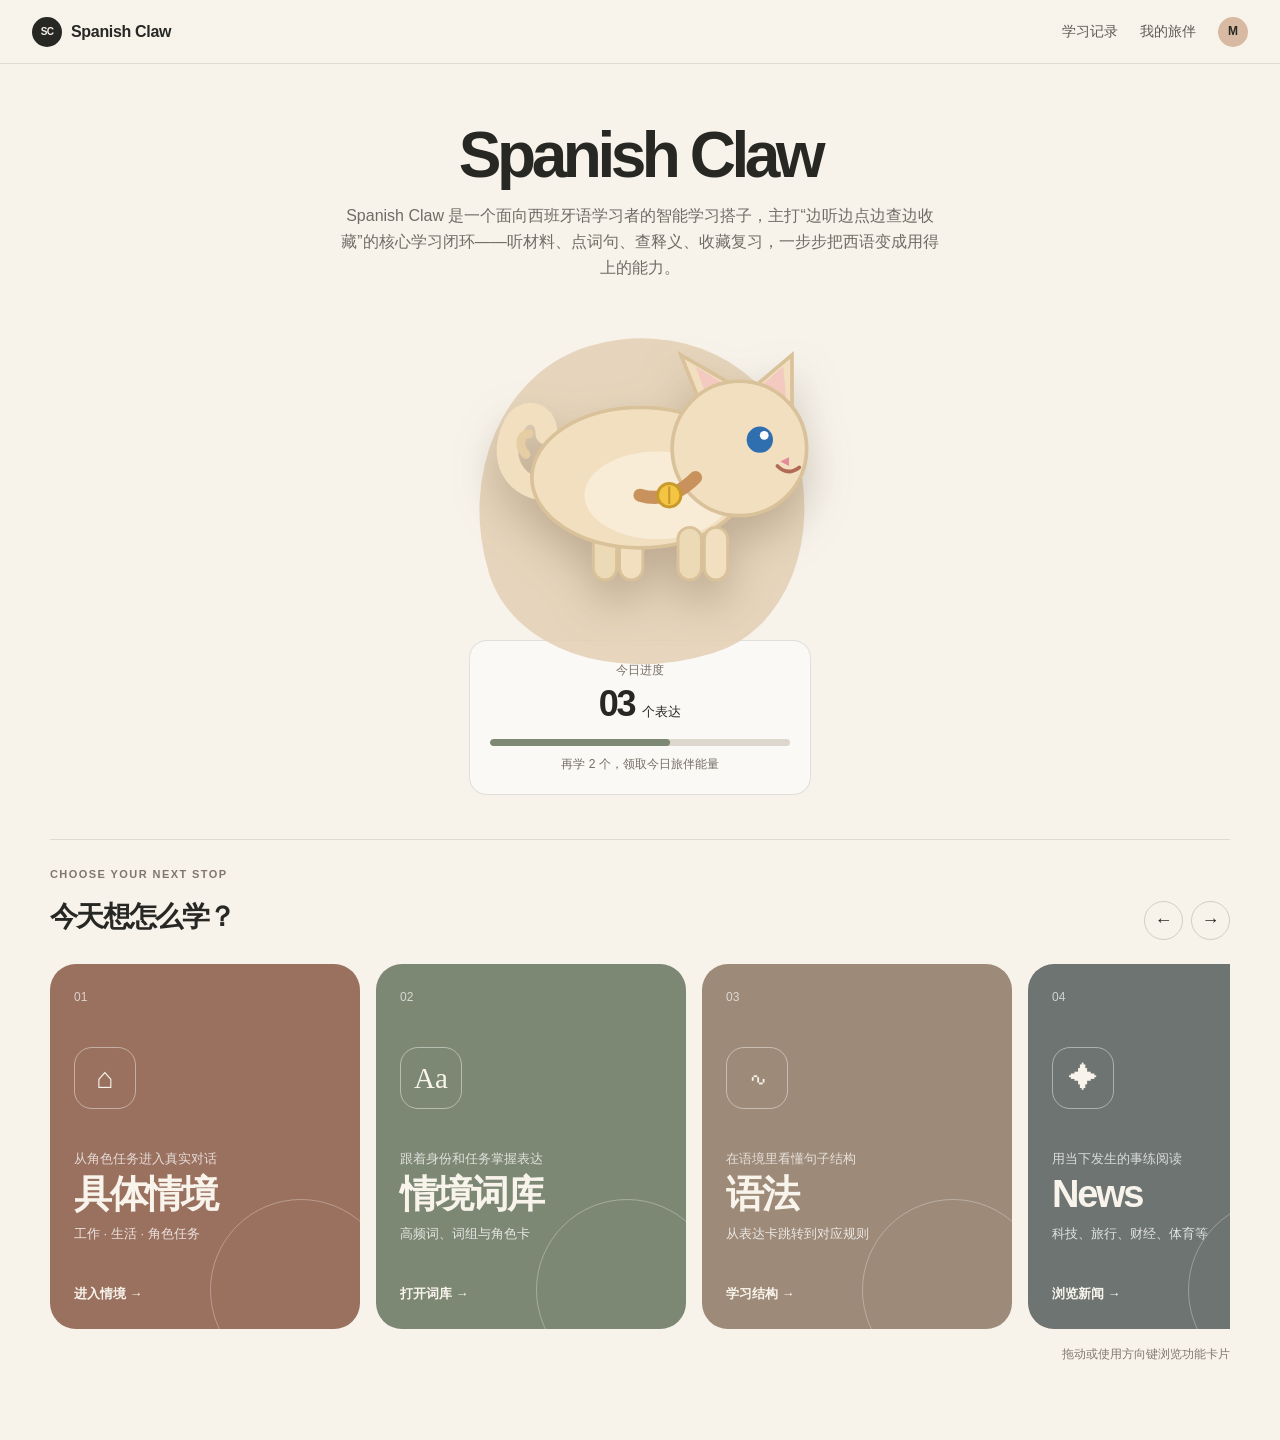
==== commit 6a5e4ca9: "Remove homepage animation: static hero title and calm mascot (no C swap / 我帮你 / story)" ====
--- a/preview/standalone-home.html
+++ b/preview/standalone-home.html
@@ -1522,61 +1522,6 @@
   box-shadow: none;
 }
 
-.lesson-shell .video-panel {
-  min-height: 0;
-  padding: 26px;
-  border-color: rgba(31, 41, 51, 0.1);
-  background:
-    linear-gradient(135deg, rgba(15, 118, 110, 0.06), rgba(245, 158, 11, 0.06)),
-    var(--surface);
-  box-shadow: 0 14px 34px rgba(31, 41, 51, 0.06);
-}
-
-.lesson-shell .video-panel h2 {
-  margin: 0 0 8px;
-  font-size: 24px;
-}
-
-.lesson-shell .video-panel p:not(.section-kicker) {
-  margin: 0;
-  color: var(--muted);
-}
-
-.lesson-shell .video-embed,
-.lesson-shell .lesson-video-player,
-.lesson-shell .video-placeholder {
-  width: 100%;
-  aspect-ratio: 16 / 9;
-  overflow: hidden;
-  border: 1px solid rgba(31, 41, 51, 0.1);
-  border-radius: 8px;
-  background: rgba(31, 41, 51, 0.06);
-}
-
-.lesson-shell .video-embed iframe,
-.lesson-shell .video-embed video {
-  width: 100%;
-  height: 100%;
-  border: 0;
-}
-
-.lesson-shell .lesson-video-player {
-  display: block;
-  background: #111827;
-}
-
-.lesson-shell .video-placeholder {
-  display: grid;
-  place-content: center;
-  padding: 24px;
-  text-align: center;
-}
-
-.lesson-shell .video-placeholder h2 {
-  margin: 0 0 6px;
-  font-size: 24px;
-}
-
 .lesson-shell .transcript {
   padding: 30px;
   border-color: rgba(31, 41, 51, 0.1);
@@ -1842,68 +1787,12 @@
   font-size: 16px;
 }
 
-/* Animated "C" tile (mirrors WorkBuddy's animated "o") */
-.claw-seg { position: relative; display: inline-flex; align-items: center; }
-.claw-c {
-  display: inline-flex; align-items: center; justify-content: center;
-  width: 1em; height: 1em; margin: 0 .04em;
-  border-radius: 33%;
-  background: var(--c-color, #7d8874);
-  box-shadow: 0 7px 18px rgba(53,47,39,.18), inset 0 2px 4px rgba(255,255,255,.4), inset 0 -3px 6px rgba(0,0,0,.12);
-  overflow: hidden; transform: translateZ(0);
-}
-.claw-c svg { width: 66%; height: 66%; display: block; }
-.claw-c.swap { animation: clawSwap .52s cubic-bezier(.22,.9,.3,1.2); }
-@keyframes clawSwap {
-  0% { transform: scale(.76) rotate(-9deg); opacity: .55; }
-  55% { transform: scale(1.08) rotate(2deg); opacity: 1; }
-  100% { transform: scale(1) rotate(0); opacity: 1; }
-}
-.claw-rest { display: inline-block; }
-
-/* Per-state icon entrance motions for the "C" tile */
-.claw-c-icon { display: grid; place-items: center; width: 100%; height: 100%; }
-.claw-c-icon.m-write { animation: cWrite .62s cubic-bezier(.22,.9,.3,1.2) both; }
-.claw-c-icon.m-slide { animation: cSlide .56s cubic-bezier(.3,.9,.3,1) both; }
-.claw-c-icon.m-stamp { animation: cStamp .58s cubic-bezier(.3,1.5,.5,1) both; }
-.claw-c-icon.m-flash { animation: cFlash .9s ease-out both; }
-@keyframes cWrite { 0%{opacity:0;transform:scale(.5) rotate(-14deg);} 55%{opacity:1;transform:scale(1.1) rotate(5deg);} 100%{opacity:1;transform:scale(1) rotate(0);} }
-@keyframes cSlide { 0%{opacity:0;transform:translateY(48px);} 100%{opacity:1;transform:translateY(0);} }
-@keyframes cStamp { 0%{opacity:0;transform:scale(1.7);} 60%{opacity:1;transform:scale(.9);} 100%{opacity:1;transform:scale(1);} }
-@keyframes cFlash { 0%{opacity:0;transform:scale(.4);} 18%{opacity:1;transform:scale(1.25);} 30%{transform:scale(.92);} 45%{opacity:1;transform:scale(1);} 62%{opacity:.3;} 72%{opacity:1;} 100%{opacity:1;transform:scale(1);} }
-.steam { transform-box: fill-box; transform-origin: center; animation: steamRise 1.6s ease-in-out infinite; }
-.steam.s2 { animation-delay: .5s; }
-@keyframes steamRise { 0%{opacity:0;transform:translateY(2px);} 40%{opacity:.9;} 100%{opacity:0;transform:translateY(-4px);} }
-
-/* "我帮你" — same line & size as the title, plain dark, reveals after the C transforms */
-.wbn {
-  display: inline-flex; align-items: baseline;
-  margin-left: .26em;
-  color: var(--warm-ink);
-  font-weight: 800;
-  font-size: .84em;
-  letter-spacing: 0;
-  white-space: nowrap;
-}
-.wbn span { display: inline-block; opacity: 0; transform: translateY(10px); }
-.wbn.show span { animation: wbnIn .5s cubic-bezier(.2,.9,.3,1) forwards; }
-.wbn.show span:nth-child(1) { animation-delay: 0s; }
-.wbn.show span:nth-child(2) { animation-delay: .16s; }
-.wbn.show span:nth-child(3) { animation-delay: .32s; }
-@keyframes wbnIn { to { opacity: 1; transform: translateY(0); } }
-
 /* Mascot stage: enlarged, centered under the title */
 .mascot-stage { gap: 4px; min-height: 430px; margin-top: 28px; padding-bottom: 8px; }
 .mascot-halo { top: 24px; left: 50%; transform: translateX(-50%) rotate(-17deg); width: 330px; height: 330px; opacity: .9; z-index: 0; }
-.mascot-figure { position: relative; z-index: 1; width: 420px; height: 372px; }
-.mascot-img {
-  position: absolute; z-index: 2; left: 50%; bottom: 26px; transform: translateX(-50%);
-  width: 332px; height: auto;
-  filter: drop-shadow(0 26px 30px rgba(94,68,44,.34)) drop-shadow(0 7px 12px rgba(94,68,44,.20)) saturate(1.03) brightness(1.02);
-  transition: transform .4s ease;
-}
-.mascot-figure:hover .mascot-img { transform: translateX(-50%) translateY(-6px) scale(1.02); }
-.mascot-ground { position: absolute; z-index: 1; left: 50%; bottom: 18px; transform: translateX(-50%); width: 250px; height: 38px; border-radius: 50%; background: radial-gradient(ellipse at center, rgba(88,62,38,.34), rgba(88,62,38,0) 70%); filter: blur(3px); }
+.mascot-figure { position: relative; z-index: 1; width: clamp(240px, 32vw, 380px); }
+.mascot-figure .cat-svg { display: block; width: 100%; height: auto; overflow: visible; filter: drop-shadow(0 22px 22px rgba(94,68,44,.28)); transition: transform .35s ease; }
+.mascot-figure:hover .cat-svg { transform: translateY(-6px) scale(1.02); }
 
 /* keep the progress card centered under the mascot in the new layout */
 .discovery-hero.center .learning-pulse { align-self: center; margin: 22px auto 0; width: min(360px, 90%); }
@@ -1916,229 +1805,25 @@
   .mascot-img { width: 250px; }
 }
 
-/* ===== Lingling's homepage story: walk → discover fish → sit with it ===== */
-.mascot-stage[data-mascot-story] {
-  width: 100%;
-  min-height: 480px;
-  margin-top: 16px;
-  overflow: hidden;
-}
-.mascot-story {
-  position: relative;
-  isolation: isolate;
-  width: min(100%, 1040px);
-  height: 410px;
-  margin: 0 auto;
-  overflow: hidden;
-}
-.mascot-stage[data-mascot-story] .mascot-halo {
-  top: 38px;
-  left: 50%;
-  width: 278px;
-  height: 278px;
-  opacity: .58;
-  background: radial-gradient(circle at 38% 30%, #fff9ed 0 6%, #ebd6b8 34%, #d9b58d 100%);
-  filter: blur(.2px);
-}
-.story-path {
-  position: absolute;
-  z-index: 0;
-  bottom: 61px;
-  left: 8%;
-  width: 84%;
-  height: 2px;
-  background: linear-gradient(90deg, transparent, rgba(120,87,54,.23) 17%, rgba(120,87,54,.23) 83%, transparent);
-}
-.story-path::before,
-.story-path::after {
-  position: absolute;
-  bottom: -9px;
-  color: rgba(120,87,54,.28);
-  font-size: 17px;
-  letter-spacing: 17px;
-  content: "· · · ·";
-}
-.story-path::before { left: 7%; }
-.story-path::after { right: 7%; transform: scaleX(-1); }
-.story-cat {
-  position: absolute;
-  z-index: 3;
-  bottom: 24px;
-  left: -45%;
-  width: clamp(240px, 30vw, 360px);
-  pointer-events: none;
-  filter: drop-shadow(0 16px 12px rgba(83,57,34,.2));
-}
-.story-cat .cat-svg { display: block; width: 100%; height: auto; overflow: visible; }
-.cat-all { transform-box: fill-box; transform-origin: 50% 100%; }
-.cat-leg { transform-box: fill-box; transform-origin: 50% 0%; }
-.cat-tail { transform-box: fill-box; transform-origin: 95% 92%; }
-.cat-head { transform-box: fill-box; transform-origin: 28% 88%; }
-.cat-eye-calm { transform-box: fill-box; transform-origin: 50% 50%; }
-.cat-face-sly { opacity: 0; }
-.cat-face-calm { opacity: 1; }
-.mascot-stage[data-mascot-story] .mascot-ground {
-  z-index: 1;
-  bottom: 34px;
-  width: 300px;
-  opacity: .72;
-}
-.story-fish {
-  position: absolute;
-  z-index: 4;
-  bottom: 107px;
-  left: 50%;
-  width: clamp(74px, 9vw, 112px);
-  opacity: 0;
-  transform: translateX(-50%) scale(.36) rotate(-12deg);
-  transform-origin: center;
-  filter: drop-shadow(0 10px 8px rgba(85,49,24,.2));
-}
-.story-fish svg { display: block; width: 100%; overflow: visible; }
-.fish-body { fill: #f4772d; stroke: #9a3d20; stroke-width: 3; }
-.fish-tail { fill: #f05e22; stroke: #9a3d20; stroke-width: 3; stroke-linejoin: round; }
-.fish-band { fill: none; stroke: #fff7df; stroke-width: 13; stroke-linecap: round; }
-.fish-band-outline { fill: none; stroke: #1c2628; stroke-width: 18; stroke-linecap: round; }
-.fish-eye { fill: #202a2a; stroke: #fff; stroke-width: 2; }
-.fish-smile { fill: none; stroke: #5c281c; stroke-width: 2.5; stroke-linecap: round; }
-.story-fish span {
-  position: absolute;
-  top: -22px;
-  right: -18px;
-  color: #b9684a;
-  font: 800 12px/1 var(--font-display, "Nunito Sans", sans-serif);
-  transform: rotate(-8deg);
-}
-/* 2D 动画猫：脚掌尘由 SVG 腿部行走动画取代，原 walk-spark / eye-glint 已移除 */
-.mascot-replay {
-  position: absolute;
-  z-index: 8;
-  right: 16px;
-  bottom: 14px;
-  padding: 8px 11px;
-  border: 1px solid rgba(102,78,52,.18);
-  border-radius: 999px;
-  background: rgba(255,252,246,.8);
-  color: #766856;
-  font: 700 12px/1 inherit;
-  cursor: pointer;
-  opacity: 0;
-  transform: translateY(4px);
-  transition: background .2s ease, color .2s ease;
-}
-.mascot-replay:hover { background: #fff; color: #4c3e2d; }
-.mascot-caption { min-height: 21px; }
-
-.mascot-story.is-playing .story-cat { animation: catJourney 12s cubic-bezier(.4,0,.2,1) both; }
-.mascot-story.is-playing .cat-all { animation: catBob 12s ease-in-out both; }
-.mascot-story.is-playing .leg-fn,
-.mascot-story.is-playing .leg-bf { animation: catLegA 12s ease-in-out both; }
-.mascot-story.is-playing .leg-ff,
-.mascot-story.is-playing .leg-bn { animation: catLegB 12s ease-in-out both; }
-.mascot-story.is-playing .cat-tail { animation: catTail 12s ease-in-out both; }
-.mascot-story.is-playing .cat-head { animation: catLook 12s ease-in-out both; }
-.mascot-story.is-playing .cat-eye-calm { animation: catBlink 12s ease-in-out both; }
-.mascot-story.is-playing .cat-face-calm { animation: faceCalmHide 12s ease-in-out both; }
-.mascot-story.is-playing .cat-face-sly { animation: faceSlyShow 12s ease-in-out both; }
-.mascot-story.is-playing .story-fish { animation: clownfishDiscovery 12s ease-in-out both; }
-.mascot-story.is-playing .story-fish svg { animation: clownfishWriggle .42s ease-in-out 6; animation-delay: 4.6s; }
-.mascot-story.is-playing .mascot-replay { animation: replayReveal .4s ease 11.6s forwards; }
-
-@keyframes catJourney {
-  0% { left: -45%; opacity: 0; transform: translateX(-50%) scaleX(1); }
-  6% { opacity: 1; }
-  40% { left: 62%; opacity: 1; transform: translateX(-50%) scaleX(1); }
-  46% { left: 62%; transform: translateX(-50%) scaleX(-1); }
-  62% { left: 50%; transform: translateX(-50%) scaleX(-1); }
-  70% { left: 50%; transform: translateX(-50%) scaleX(-1); }
-  78% { left: 50%; transform: translateX(-50%) scaleX(1); }
-  100% { left: 50%; transform: translateX(-50%) scaleX(1); }
-}
-@keyframes catBob {
-  0%, 5% { transform: translateY(0); }
-  8% { transform: translateY(-5px); } 12% { transform: translateY(0); }
-  16% { transform: translateY(-5px); } 20% { transform: translateY(0); }
-  24% { transform: translateY(-5px); } 28% { transform: translateY(0); }
-  32% { transform: translateY(-5px); } 36% { transform: translateY(0); }
-  40%, 100% { transform: translateY(0); }
-}
-@keyframes catLegA {
-  0%, 5% { transform: rotate(0); }
-  8% { transform: rotate(22deg); } 12% { transform: rotate(-22deg); }
-  16% { transform: rotate(22deg); } 20% { transform: rotate(-22deg); }
-  24% { transform: rotate(22deg); } 28% { transform: rotate(-22deg); }
-  32% { transform: rotate(22deg); } 36% { transform: rotate(-22deg); }
-  40%, 100% { transform: rotate(0); }
-}
-@keyframes catLegB {
-  0%, 5% { transform: rotate(0); }
-  8% { transform: rotate(-22deg); } 12% { transform: rotate(22deg); }
-  16% { transform: rotate(-22deg); } 20% { transform: rotate(22deg); }
-  24% { transform: rotate(-22deg); } 28% { transform: rotate(22deg); }
-  32% { transform: rotate(-22deg); } 36% { transform: rotate(22deg); }
-  40%, 100% { transform: rotate(0); }
-}
-@keyframes catTail {
-  0%, 40% { transform: rotate(-6deg); }
-  46% { transform: rotate(-6deg); }
-  50% { transform: rotate(20deg); } 54% { transform: rotate(-16deg); }
-  58% { transform: rotate(20deg); } 62% { transform: rotate(-6deg); }
-  100% { transform: rotate(-6deg); }
-}
-@keyframes catLook {
-  0%, 60% { transform: rotate(0); }
-  66% { transform: rotate(-9deg); } 72% { transform: rotate(9deg); }
-  78% { transform: rotate(0); }
-  100% { transform: rotate(0); }
-}
-@keyframes catBlink {
-  0%, 9%, 13%, 44%, 48%, 72%, 76%, 100% { transform: scaleY(1); }
-  11% { transform: scaleY(.08); } 46% { transform: scaleY(.08); } 74% { transform: scaleY(.08); }
-}
-@keyframes faceSlyShow {
-  0%, 46% { opacity: 0; }
-  50%, 63% { opacity: 1; }
-  67%, 100% { opacity: 0; }
-}
-@keyframes faceCalmHide {
-  0%, 46% { opacity: 1; }
-  50%, 63% { opacity: 0; }
-  67%, 100% { opacity: 1; }
-}
-@keyframes clownfishDiscovery {
-  0%, 41% { opacity: 0; transform: translateX(-50%) scale(.34) rotate(-12deg); }
-  46% { opacity: 1; transform: translateX(-50%) scale(1.08) rotate(7deg); }
-  52%, 100% { opacity: 1; transform: translateX(-50%) scale(1) rotate(-4deg); }
-}
-@keyframes clownfishWriggle {
-  0%, 100% { transform: rotate(-6deg) translateY(0); }
-  50% { transform: rotate(8deg) translateY(-7px); }
-}
-@keyframes replayReveal { to { opacity: 1; transform: translateY(0); } }
-
-@media (max-width: 560px) {
-  .mascot-stage[data-mascot-story] { min-height: 364px; }
-  .mascot-story { height: 312px; }
-  .mascot-stage[data-mascot-story] .mascot-halo { top: 20px; width: 212px; height: 212px; }
-  .story-path { bottom: 44px; }
-  .story-cat { bottom: 16px; width: 250px; }
-  .mascot-stage[data-mascot-story] .mascot-ground { bottom: 22px; width: 240px; }
-  .story-fish { bottom: 82px; width: 80px; }
-  .mascot-replay { right: 4px; bottom: 5px; }
-}
-
-@media (prefers-reduced-motion: reduce) {
-  .mascot-story.is-playing .story-cat { animation: none; left: 50%; opacity: 1; transform: translateX(-50%) scaleX(1); }
-  .mascot-story.is-playing .cat-all,
-  .mascot-story.is-playing .cat-leg,
-  .mascot-story.is-playing .cat-tail,
-  .mascot-story.is-playing .cat-head,
-  .mascot-story.is-playing .cat-eye-calm { animation: none; transform: none; }
-  .mascot-story.is-playing .cat-face-sly { opacity: 0; }
-  .mascot-story.is-playing .cat-face-calm { opacity: 1; }
-  .mascot-story.is-playing .story-fish { animation: none; opacity: 1; transform: translateX(-50%) scale(1) rotate(-4deg); }
-  .mascot-story.is-playing .mascot-replay { opacity: 1; transform: translateY(0); animation: none; }
-}
+/* ===== Scene catalog, role vocabulary, grammar map and news cards ===== */
+.scene-shell,.scene-detail-shell,.vocab-page .module-shell,.grammar-map-page .module-shell { padding-bottom: 84px; }
+.scene-switch { display:flex; gap:12px; margin:34px 0 26px; padding:7px; border:1px solid #e4d9ca; border-radius:22px; background:#f7f0e5; }
+.scene-switch-button { flex:1; border:0; border-radius:16px; padding:17px 20px; background:transparent; color:#766f66; text-align:left; font:800 18px/1.2 inherit; cursor:pointer; transition:.28s ease; }
+.scene-switch-button small { display:block; margin-top:7px; font-size:12px; font-weight:600; opacity:.7; }
+.scene-switch-button.active { background:#34342f; color:#fffaf1; box-shadow:0 10px 22px rgba(56,49,39,.16); }
+.scene-track { animation:catalogReveal .38s ease both; }.scene-track.is-hidden{display:none}.scene-track-heading { display:flex; align-items:end; justify-content:space-between; gap:18px; margin:34px 0 18px; }.scene-track-heading h2{margin:4px 0;font-size:29px}.scene-track-heading p{margin:0;color:#716b62}.scene-count{padding:8px 11px;border-radius:999px;background:#eadcc8;color:#796348;font-size:12px;white-space:nowrap}
+.scene-sector-grid { display:grid; grid-template-columns:repeat(3,minmax(0,1fr)); gap:16px; }
+.scene-card { position:relative; isolation:isolate; min-height:250px; overflow:hidden; padding:22px; border:1px solid #e5d9ca; border-radius:26px; background:#fffaf3; color:#2b2a26; text-decoration:none; box-shadow:0 9px 24px rgba(102,77,48,.06); transition:transform .28s ease,box-shadow .28s ease,border-color .28s ease; }
+.scene-card::after { position:absolute; z-index:-1; right:-38px; bottom:-54px; width:142px; height:142px; border-radius:46% 54% 59% 41%; background:#ecdfcc; content:""; }.scene-card--1::after{background:#dee5d4}.scene-card--2::after{background:#eed5c9}.scene-card--3::after{background:#dce5e8}.scene-card:hover { transform:translateY(-6px) rotate(-.25deg); border-color:#c9a881; box-shadow:0 18px 33px rgba(89,63,36,.15); }
+.scene-card-icon,.vocab-scene-icon,.scene-orb { display:grid; place-items:center; width:48px; height:48px; border-radius:16px; background:#34342f; color:#fffaf1; font-weight:900; box-shadow:inset 0 1px rgba(255,255,255,.24); }.scene-card-icon::before,.vocab-scene-icon::before,.scene-orb::before{font-size:22px;content:"✦"}[data-icon="shop"]::before{content:"⌂"}[data-icon="key"]::before{content:"⌁"}[data-icon="care"]::before{content:"✚"}[data-icon="factory"]::before{content:"▦"}[data-icon="box"]::before{content:"□"}[data-icon="helmet"]::before{content:"◒"}[data-icon="leaf"]::before{content:"♧"}[data-icon="basket"]::before{content:"⌑"}[data-icon="shirt"]::before{content:"◈"}[data-icon="hanger"]::before{content:"⌇"}[data-icon="apple"]::before{content:"●"}[data-icon="plate"]::before{content:"◉"}[data-icon="home"]::before{content:"⌂"}[data-icon="tool"]::before{content:"⚙"}[data-icon="plane"]::before{content:"✈"}[data-icon="metro"]::before{content:"↔"}
+.scene-card-sector { display:block; margin-top:20px; color:#a27449; font-size:12px; font-weight:800; letter-spacing:.08em; }.scene-card h3{margin:7px 0 7px;font-size:23px}.scene-card p{margin:0;min-height:40px;color:#70685e;font-size:14px;line-height:1.55}.role-chips{display:flex;flex-wrap:wrap;gap:6px;margin-top:14px}.role-chips span{padding:5px 8px;border:1px solid rgba(112,91,68,.16);border-radius:999px;background:rgba(255,255,255,.65);color:#6d5d4c;font-size:11px}.scene-card b{position:absolute;bottom:20px;left:22px;font-size:13px}.scene-card b span{margin-left:4px;color:#ad744d}
+.scene-loading { position:fixed; z-index:100; inset:0; display:grid; place-content:center; gap:14px; opacity:0; pointer-events:none; background:rgba(246,238,227,.92); color:#514536; text-align:center; transition:opacity .22s ease; }.scene-loading.is-visible{opacity:1;pointer-events:auto}.paw-loader{animation:pawBounce .65s ease-in-out infinite alternate;color:#a5744e;letter-spacing:8px;font-size:23px}.scene-loading p{margin:0;font-weight:800}.back-link{display:inline-block;margin:20px 0;color:#796047;font-weight:800;text-decoration:none}.scene-detail-hero{display:flex;justify-content:space-between;gap:30px;padding:42px;border-radius:30px;background:linear-gradient(135deg,#f5eadb,#e7d1b7);}.scene-detail-hero h1{margin:5px 0 12px;font-size:clamp(35px,5vw,56px)}.scene-detail-hero p{max-width:650px;line-height:1.8;color:#655b51}.role-chips.large span{font-size:13px;background:#fff8ee}.scene-orb{align-self:center;width:130px;height:130px;border-radius:45% 55% 49% 51%;font-size:52px;background:#3d463c}.scene-orb::before{font-size:50px}.scene-detail-grid{display:grid;grid-template-columns:1.45fr .8fr;gap:20px;margin-top:22px}.dialogue-panel,.scene-vocab-panel{padding:28px;border:1px solid #e4d7c6;border-radius:26px;background:#fffaf3}.dialogue-panel h2,.scene-vocab-panel h2{margin:5px 0 20px}.dialogue-line{margin:10px 0;padding:15px;border-radius:16px;background:#f6eee3}.dialogue-line:nth-of-type(odd){margin-left:10%}.dialogue-line span{color:#aa7249;font-size:11px;font-weight:900}.dialogue-line p{margin:5px 0;color:#2d2b28;font-weight:800}.dialogue-line small{color:#756d63}.scene-word-stack{display:grid;gap:8px;margin:16px 0}.scene-word-stack span{display:flex;justify-content:space-between;gap:12px;padding:12px;border-bottom:1px solid #eee0cf}.scene-word-stack small{color:#74695f}.scene-vocab-panel .text-link{display:inline-block;margin-top:12px}
+.vocab-scene-board{display:grid;grid-template-columns:repeat(4,minmax(0,1fr));gap:16px}.vocab-scene-card{position:relative;min-height:282px;padding:19px;border:1px solid #e3d6c5;border-radius:22px;background:#fffaf3;color:#2d2b27;text-decoration:none;overflow:hidden;transition:transform .24s ease,box-shadow .24s ease}.vocab-scene-card:hover{transform:translateY(-5px);box-shadow:0 15px 28px rgba(86,62,39,.14)}.vocab-shape-1{border-radius:50px 20px 50px 20px}.vocab-shape-2{clip-path:polygon(9% 0,91% 0,100% 10%,100% 90%,91% 100%,9% 100%,0 90%,0 10%)}.vocab-shape-3{border-radius:12px 52px 12px 52px}.vocab-scene-card>div{margin-top:14px}.vocab-scene-card p{margin:0;color:#a77b50;font-size:11px;font-weight:800}.vocab-scene-card h2{margin:4px 0;font-size:21px}.vocab-scene-card div>span{color:#7d756b;font-size:12px}.vocab-scene-card ul{display:grid;gap:5px;margin:15px 0;padding:0;list-style:none}.vocab-scene-card li{display:flex;justify-content:space-between;gap:8px;border-bottom:1px solid #eadfce;padding-bottom:5px;font-size:12px}.vocab-scene-card li small{color:#83786d}.vocab-scene-card em{position:absolute;bottom:18px;left:19px;color:#8e6545;font-size:12px;font-style:normal;font-weight:800}.vocab-archive{margin-top:42px}.vocab-archive summary{cursor:pointer;color:#6c5845;font-weight:800}.vocab-archive .vocab-grid{margin-top:18px}
+.grammar-tree{position:relative;margin:38px 0 20px;padding:28px;border:1px solid #e4d8c8;border-radius:30px;background:linear-gradient(145deg,#fffaf3,#f4e9da)}.grammar-root{position:relative;z-index:1;width:min(100%,400px);margin:0 auto;padding:18px;border:2px solid #48453d;border-radius:20px;background:#34342f;color:#fffaf1;text-align:center}.grammar-root p,.grammar-branch p{margin:0;color:#d8b78f;font-size:11px;font-weight:900;letter-spacing:.12em}.grammar-root h2{margin:6px 0;font-size:28px}.grammar-root span{font-size:13px;color:#e7dfd2}.grammar-trunk{width:2px;height:42px;margin:auto;background:#a88662}.grammar-branches{position:relative;display:grid;grid-template-columns:repeat(4,1fr);gap:14px}.grammar-branches::before{position:absolute;top:0;left:12.5%;right:12.5%;height:2px;background:#a88662;content:""}.grammar-branch{position:relative;margin-top:20px;padding:18px;border-radius:20px;background:#fffdf9;border:1px solid #e4d7c7}.grammar-branch::before{position:absolute;top:-22px;left:50%;width:2px;height:22px;background:#a88662;content:""}.grammar-branch h2{margin:7px 0 12px;font-size:20px}.grammar-branch ul{display:grid;gap:8px;margin:0;padding:0;list-style:none;color:#665f56;font-size:13px;line-height:1.5}.grammar-branch li{padding-left:12px;border-left:2px solid #d5ad7d}.grammar-branch a{color:#875e3e;text-decoration:none;font-weight:800}.branch-morph{background:#fbf1e4}.branch-syntax{background:#edf0e7}.branch-sentence{background:#f6e7e3}.grammar-source{margin:0;color:#766c61;font-size:12px;line-height:1.6}.grammar-source a{color:#87613e}.grammar-module-list{margin-top:45px}
+.news-list{display:grid;grid-template-columns:repeat(2,minmax(0,1fr));gap:16px}.news-card{display:grid;grid-template-columns:120px 1fr;min-height:178px;overflow:hidden;border:1px solid #e4d7c6!important;border-radius:22px!important;background:#fffaf3!important;box-shadow:0 8px 20px rgba(81,61,39,.05);transition:transform .22s ease,box-shadow .22s ease}.news-card:hover{transform:translateY(-4px);box-shadow:0 15px 28px rgba(81,61,39,.13)}.news-card-media{position:relative;display:grid;place-items:center;overflow:hidden;background:#e4ede1;color:#4d6b56}.news-card-media::after{position:absolute;inset:12px;border:1px solid rgba(255,255,255,.45);border-radius:50%;content:""}.news-card-media svg{position:relative;z-index:1;width:48px;height:48px;fill:none;stroke:currentColor;stroke-width:2.2;stroke-linecap:round;stroke-linejoin:round}.news-card-media span{position:absolute;left:12px;bottom:10px;color:rgba(255,255,255,.74);font-weight:900}.news-card-copy{padding:20px}.news-card-copy p{margin:0 0 9px;color:#887a6b;font-size:12px}.news-card-copy a{display:block;color:#292824;font-size:18px;font-weight:850;line-height:1.38;text-decoration:none}.news-card-copy a span{color:#ad724a}.news-card-copy small{display:block;margin-top:13px;color:#918477;font-size:11px}.news-card--entertainment .news-card-media,.news-card--celebrity .news-card-media{background:#efe1df;color:#a26759}.news-card--food .news-card-media{background:#efe7c9;color:#9a782c}.news-card--travel .news-card-media{background:#dce9e9;color:#4c7880}.news-card--education .news-card-media{background:#e6dfef;color:#77648b}.news-card--finance .news-card-media{background:#dfe8dc;color:#54745a}.news-card--sports .news-card-media{background:#e9dfd1;color:#9c7048}
+@keyframes catalogReveal{from{opacity:0;transform:translateY(8px)}to{opacity:1;transform:none}}@keyframes pawBounce{to{transform:translateY(-8px) scale(1.1)}}
+@media(max-width:900px){.scene-sector-grid{grid-template-columns:repeat(2,minmax(0,1fr))}.vocab-scene-board{grid-template-columns:repeat(3,minmax(0,1fr))}.grammar-branches{grid-template-columns:repeat(2,1fr)}.grammar-branches::before{display:none}.scene-detail-grid{grid-template-columns:1fr}.news-list{grid-template-columns:1fr}}
+@media(max-width:560px){.scene-switch{padding:4px;gap:5px}.scene-switch-button{padding:13px;font-size:15px}.scene-switch-button small{font-size:10px}.scene-sector-grid,.vocab-scene-board{grid-template-columns:1fr}.scene-track-heading,.scene-detail-hero{align-items:flex-start;flex-direction:column}.scene-detail-hero{padding:26px}.scene-orb{width:86px;height:86px}.grammar-branches{grid-template-columns:1fr}.news-card{grid-template-columns:92px 1fr;min-height:150px}.news-card-copy{padding:16px}.news-card-copy a{font-size:16px}}
 
 </style>
   </head>
@@ -2150,72 +1835,35 @@
     <main class="discovery-shell">
       <section class="discovery-hero center" aria-labelledby="home-title">
         <div class="hero-center">
-          <h1 id="home-title">
-            <span class="word-seg">Spanish</span>
-            <span class="claw-seg"><span class="claw-c" id="clawC"><span class="claw-c-icon"></span></span><span class="claw-rest">law</span></span>
-            <span class="wbn" id="popupWbn" aria-label="我帮你"><span>我</span><span>帮</span><span>你</span></span>
-          </h1>
+          <h1 id="home-title">Spanish Claw</h1>
           <p class="hero-sub">Spanish Claw 是一个面向西班牙语学习者的智能学习搭子，主打“边听边点边查边收藏”的核心学习闭环——听材料、点词句、查释义、收藏复习，一步步把西语变成用得上的能力。</p>
         </div>
-        <div class="mascot-stage" data-mascot-story aria-label="零灵灵与小丑鱼的开场动画">
-          <div class="mascot-story is-playing" role="group" aria-label="零灵灵从左侧慢悠悠走来，走到右端时发现中央挣扎的小丑鱼，露出狡黠的笑，捧起它左顾右盼，最后看向你端坐下来。">
-            <div class="mascot-halo" aria-hidden="true"></div>
-            <div class="story-path" aria-hidden="true"></div>
-            <div class="story-fish" aria-hidden="true">
-              <svg viewBox="0 0 160 98" focusable="false">
-                <path class="fish-tail" d="M130 49 158 19 151 49 158 79z" />
-                <path class="fish-body" d="M12 49C25 16 58 6 96 14c22 5 38 18 42 35-4 17-20 30-42 35-38 8-71-2-84-35Z" />
-                <path class="fish-band-outline" d="M49 18c-8 17-8 45 0 62" /><path class="fish-band band-one" d="M49 18c-8 17-8 45 0 62" />
-                <path class="fish-band-outline" d="M88 14c-9 20-9 50 0 70" /><path class="fish-band band-two" d="M88 14c-9 20-9 50 0 70" />
-                <circle class="fish-eye" cx="39" cy="38" r="5" />
-                <path class="fish-smile" d="M22 58c7 5 14 5 20 0" />
-              </svg>
-              <span>咕噜？</span>
-            </div>
-            <div class="story-cat" aria-hidden="true">
-              <svg class="cat-svg" viewBox="0 0 260 205" xmlns="http://www.w3.org/2000/svg">
-                <g class="cat-all">
-                  <path class="cat-tail" d="M74,120 C50,124 30,104 44,76 C50,64 66,66 66,82" fill="none" stroke="#f1dfc0" stroke-width="15" stroke-linecap="round"/>
-                  <path class="cat-tail-stripe" d="M52,96 C46,90 48,82 54,82" fill="none" stroke="#e7cda3" stroke-width="6" stroke-linecap="round"/>
-                  <rect class="cat-leg leg-bf" x="98" y="146" width="16" height="36" rx="8" fill="#ecd9b6" stroke="#d9c19a" stroke-width="2"/>
-                  <rect class="cat-leg leg-bn" x="116" y="146" width="16" height="36" rx="8" fill="#f1dfc0" stroke="#d9c19a" stroke-width="2"/>
-                  <ellipse cx="130" cy="112" rx="74" ry="48" fill="#f1dfc0" stroke="#d9c19a" stroke-width="2.5"/>
-                  <ellipse cx="142" cy="124" rx="50" ry="30" fill="#f8ecd6"/>
-                  <rect class="cat-leg leg-ff" x="156" y="146" width="16" height="36" rx="8" fill="#ecd9b6" stroke="#d9c19a" stroke-width="2"/>
-                  <rect class="cat-leg leg-fn" x="174" y="146" width="16" height="36" rx="8" fill="#f1dfc0" stroke="#d9c19a" stroke-width="2"/>
-                  <g class="cat-head">
-                    <path d="M170,58 L158,28 L196,50 Z" fill="#f1dfc0" stroke="#d9c19a" stroke-width="2.5"/>
-                    <path d="M208,50 L234,28 L234,62 Z" fill="#f1dfc0" stroke="#d9c19a" stroke-width="2.5"/>
-                    <path d="M174,52 L168,36 L188,48 Z" fill="#f3c9c0"/>
-                    <path d="M212,50 L228,36 L230,58 Z" fill="#f3c9c0"/>
-                    <circle cx="198" cy="92" r="46" fill="#f1dfc0" stroke="#d9c19a" stroke-width="2.5"/>
-                    <path d="M168,112 Q150,130 130,124" fill="none" stroke="#c9915c" stroke-width="9" stroke-linecap="round"/>
-                    <circle cx="150" cy="124" r="8" fill="#f4c542" stroke="#c89a2e" stroke-width="2"/>
-                    <line x1="150" y1="118" x2="150" y2="130" stroke="#c89a2e" stroke-width="1.5"/>
-                    <g class="cat-face-calm">
-                      <g class="cat-eye-calm">
-                        <circle cx="212" cy="86" r="9" fill="#2f6fb0"/>
-                        <circle cx="215" cy="83" r="3" fill="#fff"/>
-                      </g>
-                      <path d="M232,98 l-6,3 l6,3 z" fill="#e58b9a"/>
-                      <path d="M224,104 q7,7 15,1" fill="none" stroke="#b06a55" stroke-width="2.5" stroke-linecap="round"/>
-                    </g>
-                    <g class="cat-face-sly">
-                      <circle cx="212" cy="82" r="14" fill="#2f6fb0"/>
-                      <circle cx="217" cy="77" r="5" fill="#fff"/>
-                      <circle cx="206" cy="86" r="2.4" fill="#cde7ff"/>
-                      <path d="M222,100 q11,18 24,2 q-1,14 -12,14 q-11,0 -12,-16 z" fill="#7a2f2f"/>
-                      <path d="M226,104 l3,9 l4,-9 z" fill="#fff"/>
-                      <path d="M236,103 l3,9 l4,-9 z" fill="#fff"/>
-                    </g>
-                  </g>
-                </g>
-              </svg>
-            </div>
-            <div class="mascot-ground" aria-hidden="true"></div>
-            <button class="mascot-replay" type="button" aria-label="重新播放零灵灵开场动画">↻ 再看一次</button>
+        <div class="mascot-stage">
+          <div class="mascot-halo" aria-hidden="true"></div>
+          <div class="mascot-figure" role="img" aria-label="零灵灵，Spanish Claw 的吉祥物猫咪">
+            <svg class="cat-svg" viewBox="0 0 260 205" xmlns="http://www.w3.org/2000/svg" aria-hidden="true">
+              <path d="M74,120 C50,124 30,104 44,76 C50,64 66,66 66,82" fill="none" stroke="#f1dfc0" stroke-width="15" stroke-linecap="round"/>
+              <path d="M52,96 C46,90 48,82 54,82" fill="none" stroke="#e7cda3" stroke-width="6" stroke-linecap="round"/>
+              <rect x="98" y="146" width="16" height="36" rx="8" fill="#ecd9b6" stroke="#d9c19a" stroke-width="2"/>
+              <rect x="116" y="146" width="16" height="36" rx="8" fill="#f1dfc0" stroke="#d9c19a" stroke-width="2"/>
+              <ellipse cx="130" cy="112" rx="74" ry="48" fill="#f1dfc0" stroke="#d9c19a" stroke-width="2.5"/>
+              <ellipse cx="142" cy="124" rx="50" ry="30" fill="#f8ecd6"/>
+              <rect x="156" y="146" width="16" height="36" rx="8" fill="#ecd9b6" stroke="#d9c19a" stroke-width="2"/>
+              <rect x="174" y="146" width="16" height="36" rx="8" fill="#f1dfc0" stroke="#d9c19a" stroke-width="2"/>
+              <path d="M170,58 L158,28 L196,50 Z" fill="#f1dfc0" stroke="#d9c19a" stroke-width="2.5"/>
+              <path d="M208,50 L234,28 L234,62 Z" fill="#f1dfc0" stroke="#d9c19a" stroke-width="2.5"/>
+              <path d="M174,52 L168,36 L188,48 Z" fill="#f3c9c0"/>
+              <path d="M212,50 L228,36 L230,58 Z" fill="#f3c9c0"/>
+              <circle cx="198" cy="92" r="46" fill="#f1dfc0" stroke="#d9c19a" stroke-width="2.5"/>
+              <path d="M168,112 Q150,130 130,124" fill="none" stroke="#c9915c" stroke-width="9" stroke-linecap="round"/>
+              <circle cx="150" cy="124" r="8" fill="#f4c542" stroke="#c89a2e" stroke-width="2"/>
+              <line x1="150" y1="118" x2="150" y2="130" stroke="#c89a2e" stroke-width="1.5"/>
+              <circle cx="212" cy="86" r="9" fill="#2f6fb0"/>
+              <circle cx="215" cy="83" r="3" fill="#fff"/>
+              <path d="M232,98 l-6,3 l6,3 z" fill="#e58b9a"/>
+              <path d="M224,104 q7,7 15,1" fill="none" stroke="#b06a55" stroke-width="2.5" stroke-linecap="round"/>
+            </svg>
           </div>
-          <p class="mascot-caption" data-story-status aria-live="polite">零灵灵正在慢悠悠地散步……</p>
           <aside class="learning-pulse" aria-label="学习进度示例">
             <p>今日进度</p>
             <strong>03 <span>个表达</span></strong>
@@ -2227,8 +1875,8 @@
       <section class="module-rail-section" aria-labelledby="module-title">
         <div class="module-heading"><div><p class="home-kicker">CHOOSE YOUR NEXT STOP</p><h2 id="module-title">今天想怎么学？</h2></div><div class="rail-controls" aria-label="切换功能卡片"><button class="rail-button" type="button" data-rail="previous" aria-label="上一张卡片">←</button><button class="rail-button" type="button" data-rail="next" aria-label="下一张卡片">→</button></div></div>
         <div class="module-rail" data-module-rail tabindex="0" aria-label="可左右滑动的功能卡片">
-          <a class="module-card scene-module" href="#"><span class="module-index">01</span><span class="module-icon">⌂</span><div><p>从真实对话开始</p><h3>具体情境</h3><span>咖啡馆、餐厅、图书馆</span></div><b>进入情境 →</b></a>
-          <a class="module-card word-module" href="#"><span class="module-index">02</span><span class="module-icon">Aa</span><div><p>把零散表达变成记得住的词</p><h3>单词</h3><span>词义、用法、例句与复习</span></div><b>打开词库 →</b></a>
+          <a class="module-card scene-module" href="#"><span class="module-index">01</span><span class="module-icon">⌂</span><div><p>从角色任务进入真实对话</p><h3>具体情境</h3><span>工作 · 生活 · 角色任务</span></div><b>进入情境 →</b></a>
+          <a class="module-card word-module" href="#"><span class="module-index">02</span><span class="module-icon">Aa</span><div><p>跟着身份和任务掌握表达</p><h3>情境词库</h3><span>高频词、词组与角色卡</span></div><b>打开词库 →</b></a>
           <a class="module-card grammar-module" href="#"><span class="module-index">03</span><span class="module-icon">∿</span><div><p>在语境里看懂句子结构</p><h3>语法</h3><span>从表达卡跳转到对应规则</span></div><b>学习结构 →</b></a>
           <a class="module-card news-module" href="#"><span class="module-index">04</span><span class="module-icon">✦</span><div><p>用当下发生的事练阅读</p><h3>News</h3><span>科技、旅行、财经、体育等</span></div><b>浏览新闻 →</b></a>
           <a class="module-card buddy-module" href="#"><span class="module-index">05</span><span class="module-icon">♣</span><div><p>学习积累会变成新的相遇</p><h3>我的旅伴</h3><span>领取 Buddy、查看里程碑</span></div><b>去领取 →</b></a>
@@ -2249,87 +1897,6 @@
   });
 })();
 
-/* ===== Animated "C" tile on the homepage (mirrors WorkBuddy's animated "o") =====
-   用户选定：1→ñ徽章书写 · 2→咖啡杯滑入 · 3→猫爪盖章 · 4→闪电突发 */
-(() => {
-  const clawC = document.getElementById('clawC');
-  const popupWbn = document.getElementById('popupWbn');
-  if (!clawC) return;
-  const clawIcon = clawC.querySelector('.claw-c-icon');
-
-  const ICONS = {
-    word:  '<svg viewBox="0 0 24 24"><circle cx="12" cy="12" r="9" fill="none" stroke="#fff" stroke-width="2.2"/><text x="12" y="17" font-size="15" font-weight="900" font-family="Georgia, serif" text-anchor="middle" fill="#fff">ñ</text></svg>',
-    scene: '<svg viewBox="0 0 24 24" fill="#fff"><path d="M5 9h12v6a3 3 0 0 1-3 3H8a3 3 0 0 1-3-3z"/><path d="M17 10h2a2 2 0 0 1 0 4h-2" fill="none" stroke="#fff" stroke-width="2"/><path class="steam" d="M8 3c0 1.5-1.5 2-1.5 3.5" stroke="#fff" stroke-width="1.4" fill="none"/><path class="steam s2" d="M12 3c0 1.5-1.5 2-1.5 3.5" stroke="#fff" stroke-width="1.4" fill="none"/></svg>',
-    cat:   '<svg viewBox="0 0 24 24" fill="#fff"><ellipse cx="12" cy="15.5" rx="5" ry="4.2"/><circle cx="6.6" cy="9.2" r="2"/><circle cx="11" cy="6.4" r="2.2"/><circle cx="16.1" cy="7" r="2"/><circle cx="19.4" cy="10.2" r="1.7"/></svg>',
-    news:  '<svg viewBox="0 0 24 24" fill="#fff"><path d="M13 2 4 14h6l-1 8 9-12h-6z"/></svg>'
-  };
-  const CLAW_STATES = [
-    { icon: ICONS.word,  color: '#6f8a5e', motion: 'm-write', label: '西语单词' },
-    { icon: ICONS.scene, color: '#a86a52', motion: 'm-slide', label: '情景' },
-    { icon: ICONS.cat,   color: '#c0895f', motion: 'm-stamp', label: '猫咪' },
-    { icon: ICONS.news,  color: '#5f6b69', motion: 'm-flash', label: '时事新闻' }
-  ];
-  const MOTIONS = ['m-write', 'm-slide', 'm-stamp', 'm-flash'];
-  let clawIdx = 0;
-  function setClaw(i) {
-    const s = CLAW_STATES[i];
-    clawC.style.setProperty('--c-color', s.color);
-    clawIcon.innerHTML = s.icon;
-    clawC.classList.remove('swap'); void clawC.offsetWidth; clawC.classList.add('swap');
-    clawIcon.classList.remove(...MOTIONS); void clawIcon.offsetWidth; clawIcon.classList.add(s.motion);
-  }
-  setClaw(0);
-  setInterval(() => { clawIdx = (clawIdx + 1) % CLAW_STATES.length; setClaw(clawIdx); }, 1900);
-  /* "我帮你" 只在 C 完成第一次变换之后，逐字浮现 */
-  setTimeout(() => popupWbn && popupWbn.classList.add('show'), 1150);
-})();
-
-/* ===== Homepage mascot story =====
-   节奏：猫咪散步到右端 → 正中央出现小丑鱼 → 猫咪抱鱼坐下并看向学习者。 */
-(() => {
-  const stage = document.querySelector('[data-mascot-story]');
-  if (!stage) return;
-
-  const story = stage.querySelector('.mascot-story');
-  const replay = stage.querySelector('.mascot-replay');
-  const status = stage.querySelector('[data-story-status]');
-  const reduceMotion = window.matchMedia('(prefers-reduced-motion: reduce)');
-  let timers = [];
-
-  const clearTimeline = () => {
-    timers.forEach(window.clearTimeout);
-    timers = [];
-  };
-  const say = (message) => {
-    if (status) status.textContent = message;
-  };
-  const after = (milliseconds, callback) => {
-    timers.push(window.setTimeout(callback, milliseconds));
-  };
-
-  function playStory() {
-    clearTimeline();
-    if (reduceMotion.matches) {
-      story.classList.add('is-playing');
-      say('零灵灵抱着新朋友，正等你一起出发。');
-      return;
-    }
-
-    story.classList.remove('is-playing');
-    void story.offsetWidth;
-    story.classList.add('is-playing');
-    say('零灵灵正慢悠悠地从左边散步过来……');
-    after(4800, () => say('咦？正中央有一条活泼的小丑鱼在扑腾。'));
-    after(5600, () => say('零灵灵眼睛一亮，露出了狡黠的笑……'));
-    after(7600, () => say('它小心捧起小丑鱼，左看看、右看看……'));
-    after(9800, () => say('零灵灵抱着新朋友，看向了你。'));
-  }
-
-  replay?.addEventListener('click', playStory);
-  reduceMotion.addEventListener?.('change', playStory);
-  playStory();
-})();
-
 </script>
   </body>
 </html>
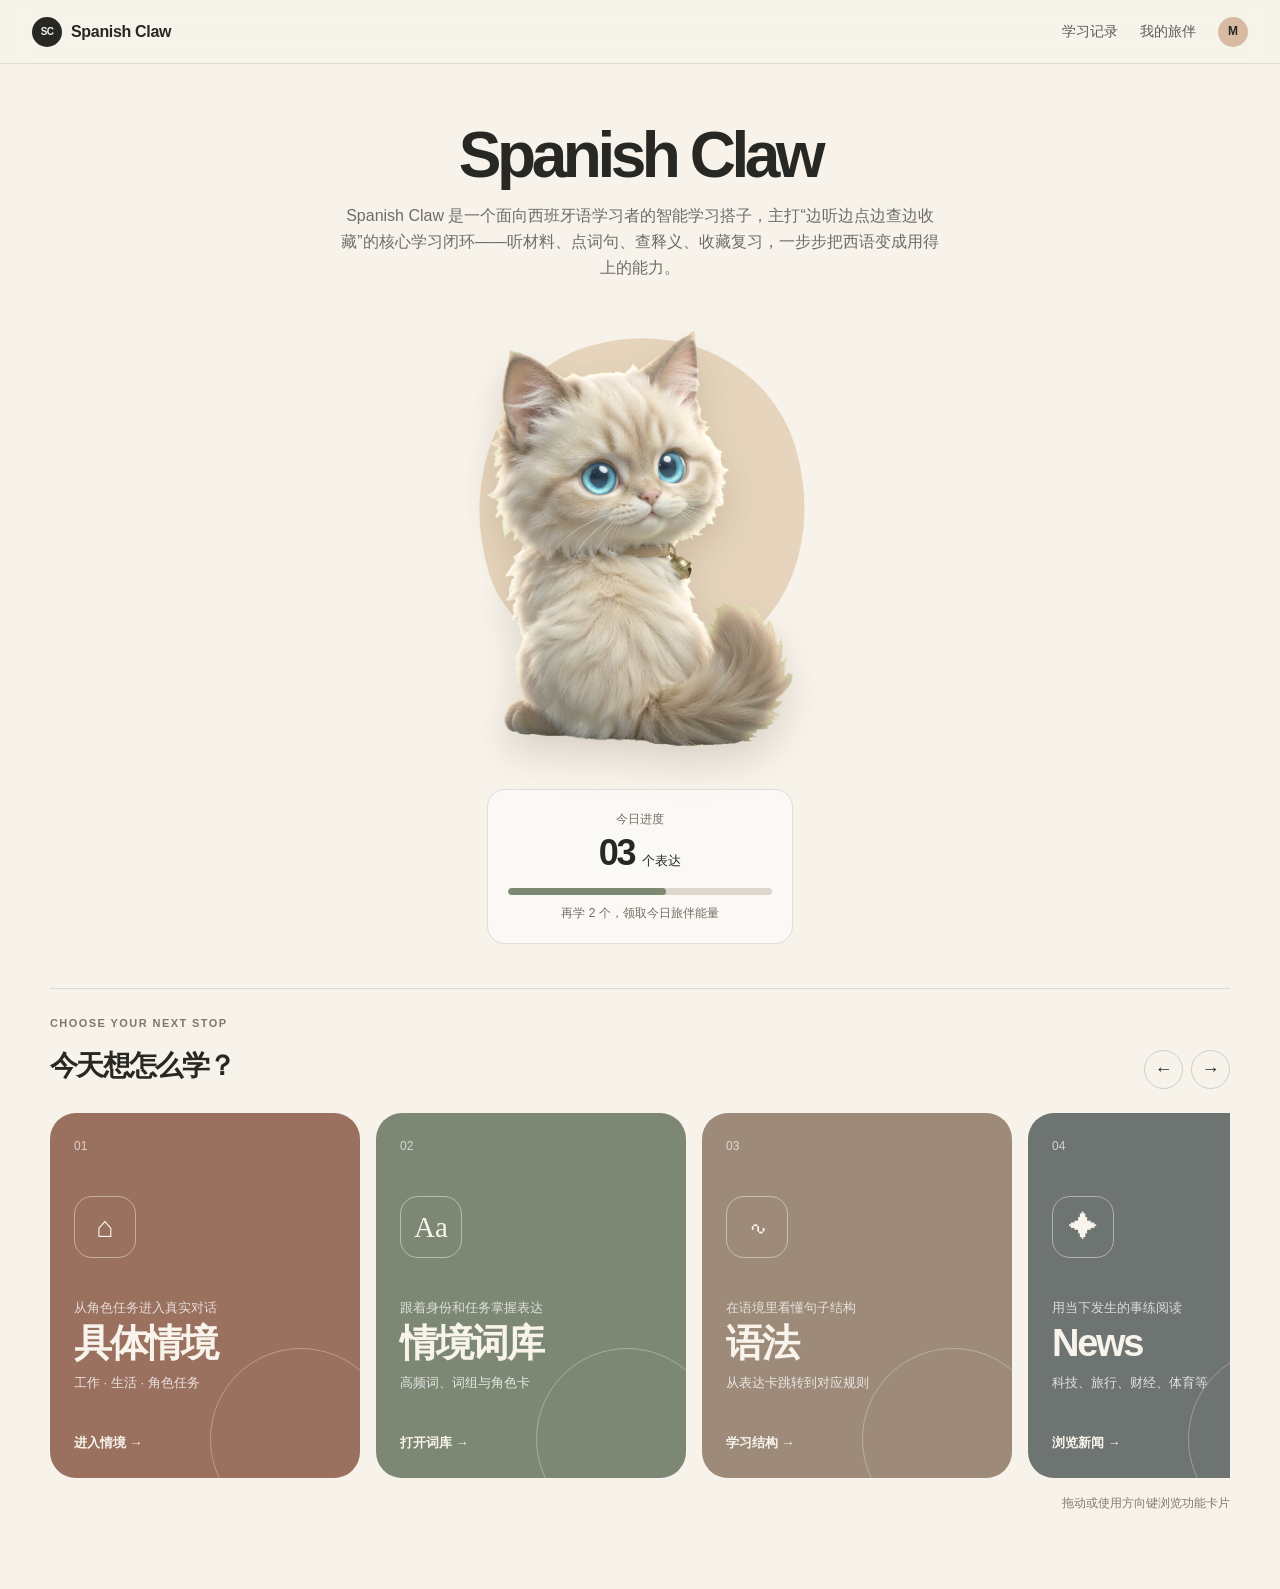
==== commit e7541cca: "Use softened 3D Ragdoll (p5 over-shoulder) as homepage mascot; add 5-angle design assets" ====
--- a/preview/standalone-home.html
+++ b/preview/standalone-home.html
@@ -1790,9 +1790,9 @@
 /* Mascot stage: enlarged, centered under the title */
 .mascot-stage { gap: 4px; min-height: 430px; margin-top: 28px; padding-bottom: 8px; }
 .mascot-halo { top: 24px; left: 50%; transform: translateX(-50%) rotate(-17deg); width: 330px; height: 330px; opacity: .9; z-index: 0; }
-.mascot-figure { position: relative; z-index: 1; width: clamp(240px, 32vw, 380px); }
-.mascot-figure .cat-svg { display: block; width: 100%; height: auto; overflow: visible; filter: drop-shadow(0 22px 22px rgba(94,68,44,.28)); transition: transform .35s ease; }
-.mascot-figure:hover .cat-svg { transform: translateY(-6px) scale(1.02); }
+.mascot-figure { position: relative; z-index: 1; width: clamp(230px, 27vw, 340px); }
+.mascot-figure .mascot-photo { display: block; width: 100%; height: auto; filter: drop-shadow(0 18px 18px rgba(94,68,44,.18)); transition: transform .35s ease; }
+.mascot-figure:hover .mascot-photo { transform: translateY(-6px) scale(1.02); }
 
 /* keep the progress card centered under the mascot in the new layout */
 .discovery-hero.center .learning-pulse { align-self: center; margin: 22px auto 0; width: min(360px, 90%); }
@@ -1801,8 +1801,7 @@
   .discovery-hero.center { padding-top: 44px; }
   .mascot-stage { min-height: 300px; }
   .mascot-halo { width: 250px; height: 250px; }
-  .mascot-figure { width: 320px; height: 300px; }
-  .mascot-img { width: 250px; }
+  .mascot-figure { width: min(260px, 76vw); }
 }
 
 /* ===== Scene catalog, role vocabulary, grammar map and news cards ===== */
@@ -1840,29 +1839,8 @@
         </div>
         <div class="mascot-stage">
           <div class="mascot-halo" aria-hidden="true"></div>
-          <div class="mascot-figure" role="img" aria-label="零灵灵，Spanish Claw 的吉祥物猫咪">
-            <svg class="cat-svg" viewBox="0 0 260 205" xmlns="http://www.w3.org/2000/svg" aria-hidden="true">
-              <path d="M74,120 C50,124 30,104 44,76 C50,64 66,66 66,82" fill="none" stroke="#f1dfc0" stroke-width="15" stroke-linecap="round"/>
-              <path d="M52,96 C46,90 48,82 54,82" fill="none" stroke="#e7cda3" stroke-width="6" stroke-linecap="round"/>
-              <rect x="98" y="146" width="16" height="36" rx="8" fill="#ecd9b6" stroke="#d9c19a" stroke-width="2"/>
-              <rect x="116" y="146" width="16" height="36" rx="8" fill="#f1dfc0" stroke="#d9c19a" stroke-width="2"/>
-              <ellipse cx="130" cy="112" rx="74" ry="48" fill="#f1dfc0" stroke="#d9c19a" stroke-width="2.5"/>
-              <ellipse cx="142" cy="124" rx="50" ry="30" fill="#f8ecd6"/>
-              <rect x="156" y="146" width="16" height="36" rx="8" fill="#ecd9b6" stroke="#d9c19a" stroke-width="2"/>
-              <rect x="174" y="146" width="16" height="36" rx="8" fill="#f1dfc0" stroke="#d9c19a" stroke-width="2"/>
-              <path d="M170,58 L158,28 L196,50 Z" fill="#f1dfc0" stroke="#d9c19a" stroke-width="2.5"/>
-              <path d="M208,50 L234,28 L234,62 Z" fill="#f1dfc0" stroke="#d9c19a" stroke-width="2.5"/>
-              <path d="M174,52 L168,36 L188,48 Z" fill="#f3c9c0"/>
-              <path d="M212,50 L228,36 L230,58 Z" fill="#f3c9c0"/>
-              <circle cx="198" cy="92" r="46" fill="#f1dfc0" stroke="#d9c19a" stroke-width="2.5"/>
-              <path d="M168,112 Q150,130 130,124" fill="none" stroke="#c9915c" stroke-width="9" stroke-linecap="round"/>
-              <circle cx="150" cy="124" r="8" fill="#f4c542" stroke="#c89a2e" stroke-width="2"/>
-              <line x1="150" y1="118" x2="150" y2="130" stroke="#c89a2e" stroke-width="1.5"/>
-              <circle cx="212" cy="86" r="9" fill="#2f6fb0"/>
-              <circle cx="215" cy="83" r="3" fill="#fff"/>
-              <path d="M232,98 l-6,3 l6,3 z" fill="#e58b9a"/>
-              <path d="M224,104 q7,7 15,1" fill="none" stroke="#b06a55" stroke-width="2.5" stroke-linecap="round"/>
-            </svg>
+          <div class="mascot-figure" role="img" aria-label="零灵灵，Spanish Claw 的吉祥物：一只暖米色 3D 布偶猫回头看向你">
+            <img class="mascot-photo" src="[data-uri]